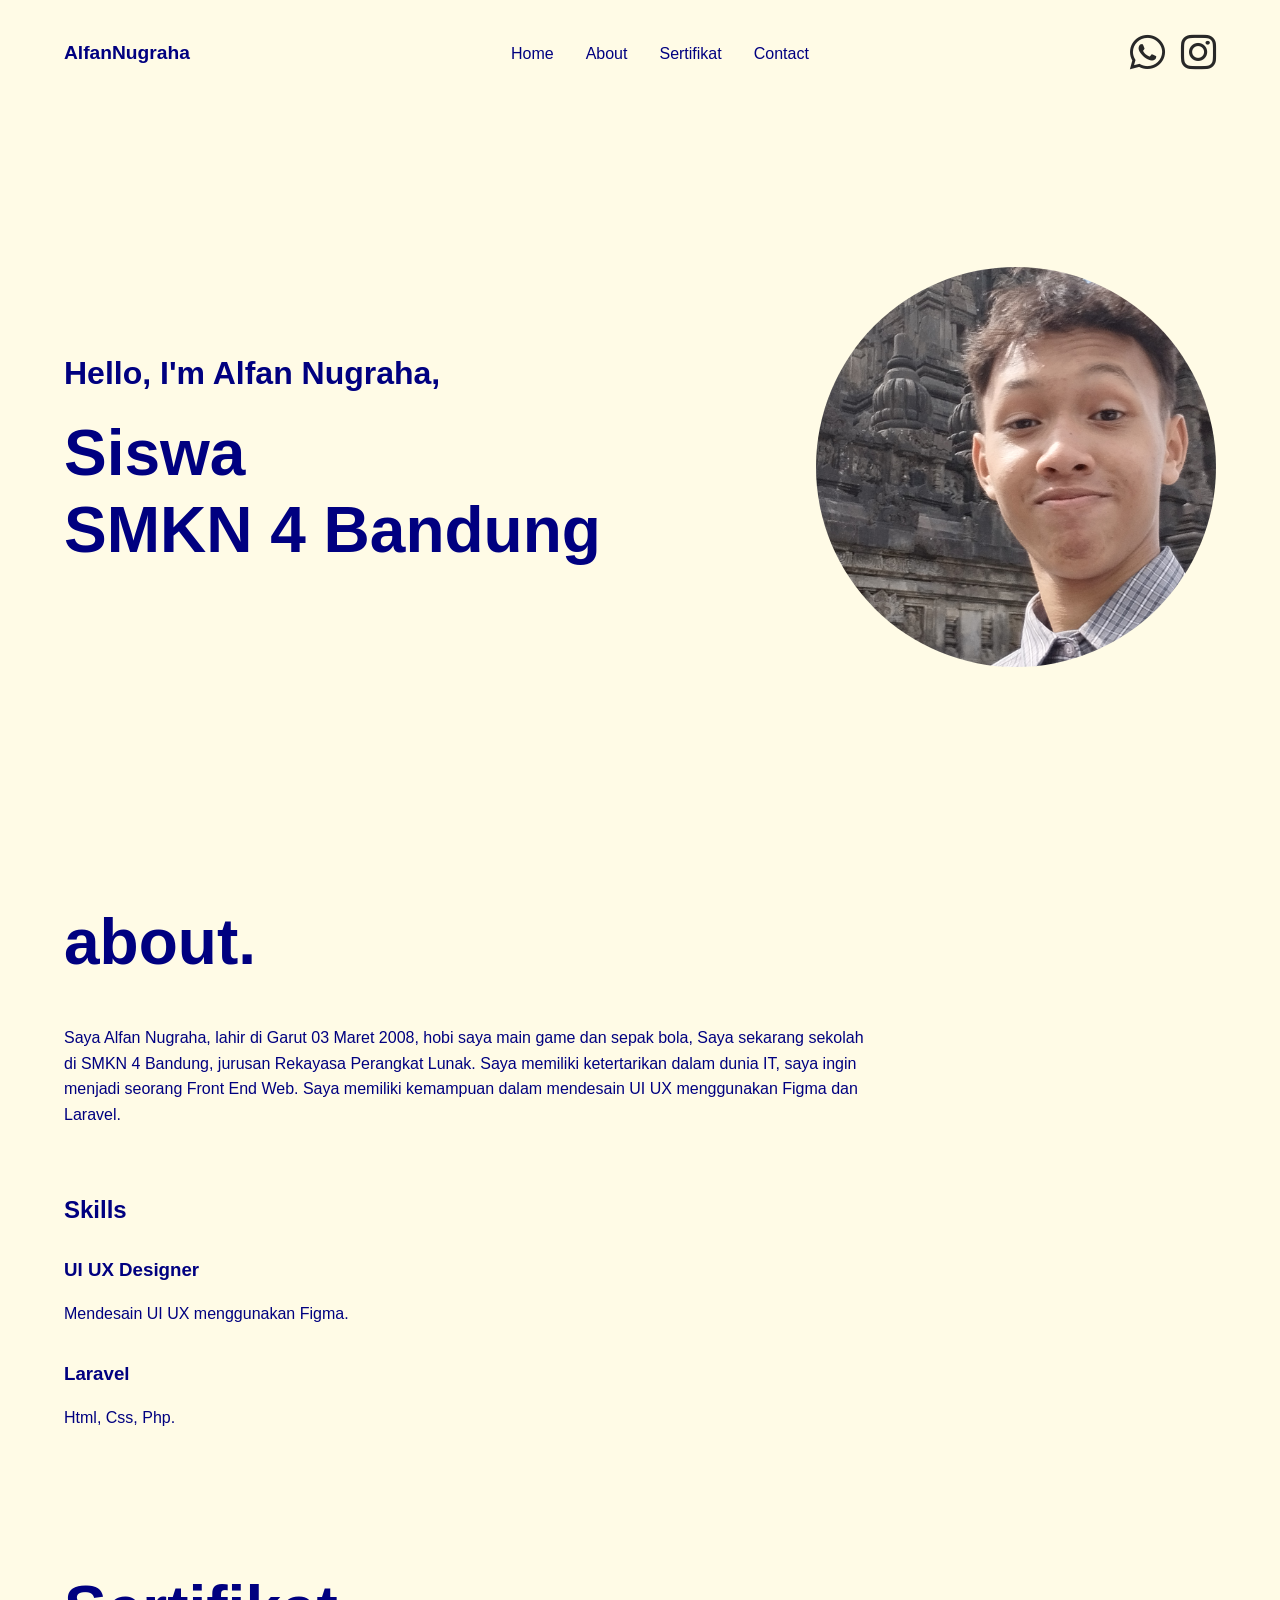
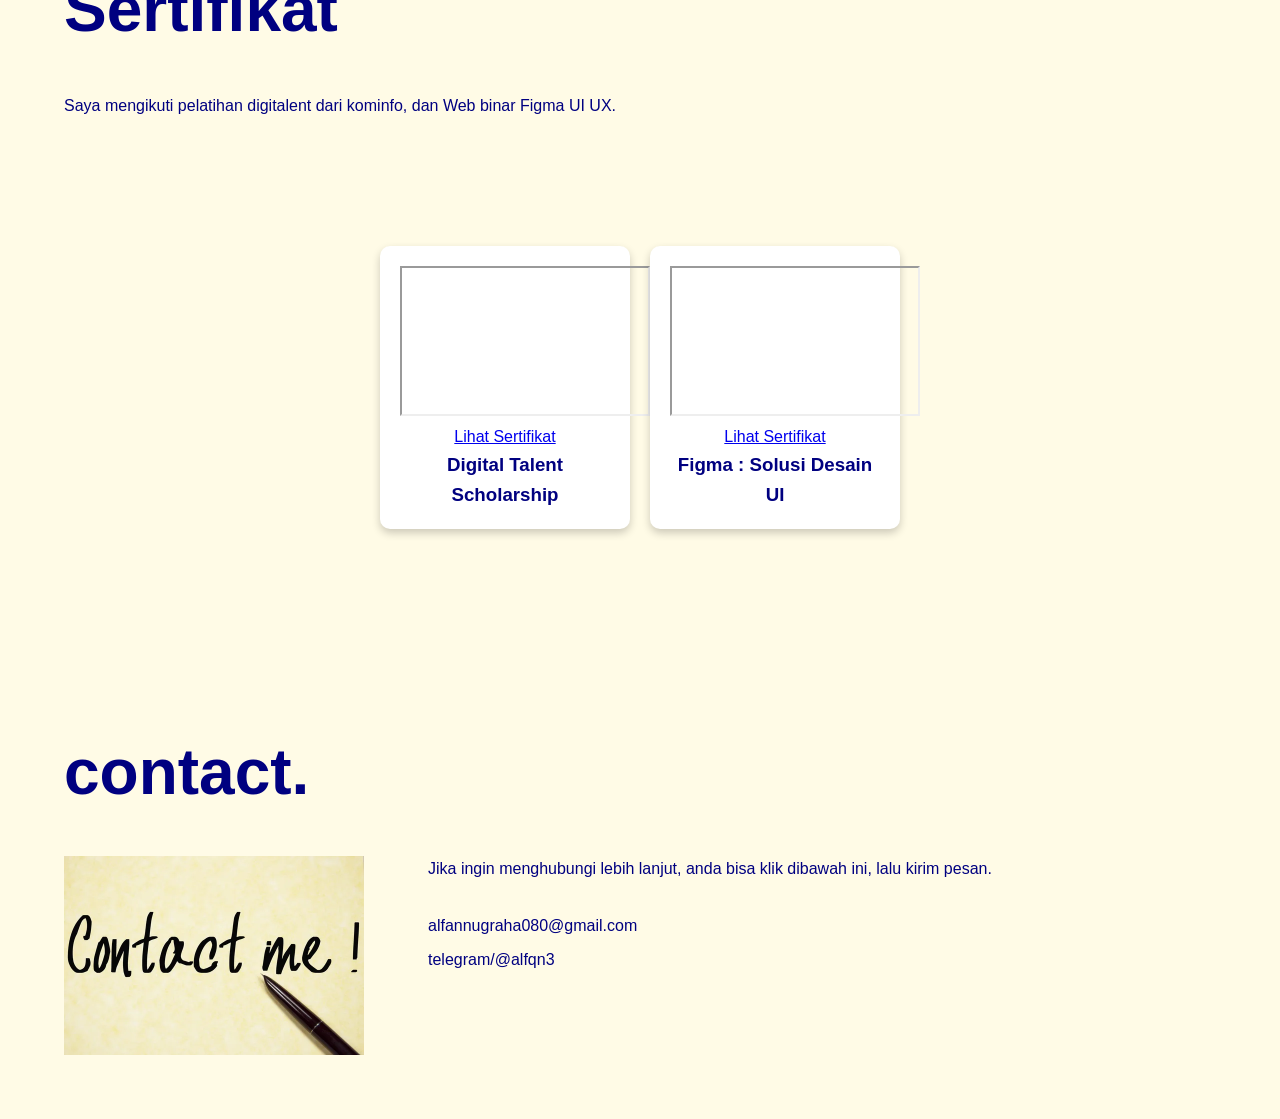
==== index.html @ d9aac754 "Update index.html" ====
<!DOCTYPE html>
<html lang="en">
<head>
    <meta charset="UTF-8">
    <meta name="viewport" content="width=device-width, initial-scale=1.0">
    <link rel="stylesheet" href="https://cdnjs.cloudflare.com/ajax/libs/font-awesome/6.7.2/css/all.min.css" integrity="sha512-Evv84Mr4kqVGRNSgIGL/F/aIDqQb7xQ2vcrdIwxfjThSH8CSR7PBEakCr51Ck+w+/U6swU2Im1vVX0SVk9ABhg==" crossorigin="anonymous" referrerpolicy="no-referrer" />
    <title>Alfan Nugraha - Portofolio</title>
    <link rel="stylesheet" href="styles.css">
</head>
<body>
    <nav class="navvv">
        <div class="logo">AlfanNugraha</div>
        <div class="menu">
            <a href="#home">Home</a>
            <a href="#about">About</a>
            <a href="#sertifikat">Sertifikat</a>
            <a href="#contact">Contact</a>
        </div>
        <div class="social">
            <a href="https://Wa.me/+6281368815156" class="social-icon"><i class="fa-brands fa-whatsapp"></i></a>
            <a href="https://www.instagram.com/alfannugraha0303/" class="social-icon"><i class="fa-brands fa-instagram"></i></a>
        </div>
    </nav>

    <section id="home">
        <div class="hero-content">
            <h1>Hello, I'm Alfan Nugraha,</h1>
            <h2>Siswa<br>SMKN 4 Bandung</h2>
        </div>
        <div class="hero-image">
            <img src="IMG_20240112_091634.jpg" alt="AlfanNugraha">
            <div class="decorative-elements"></div>
        </div>
    </section>

    <section id="about">
        <h2 class="section-title">about.</h2>
        <p class="section-intro">Saya Alfan Nugraha, lahir di Garut 03 Maret 2008, hobi saya main game dan sepak bola, Saya sekarang sekolah di SMKN 4 Bandung, jurusan Rekayasa Perangkat Lunak.
            Saya memiliki ketertarikan dalam dunia IT, saya ingin menjadi seorang Front End Web. Saya memiliki kemampuan dalam mendesain UI UX menggunakan Figma dan Laravel.
        </p>

        <h2>Skills</h2>
        <br>

        <div class="timeline">
            <div class="timeline-item">
                <h3>UI UX Designer</h3>
                <p>Mendesain UI UX menggunakan Figma.</p>
            </div>
            <div class="timeline-item">
                <h3>Laravel</h3>
                <p>Html, Css, Php.</p>
            </div>
        </div>
    </section>

    <section id="sertifikat">
        <h2 class="section-title">Sertifikat</h2>
        <p class="section-intro">Saya mengikuti pelatihan digitalent dari kominfo, dan Web binar Figma UI UX.</p>
        
        <div class="case-studies">
            <section id="certificates" class="section black">
                <div class="card-container">
                    <div class="card">
                        <iframe src="Sertifikat_ALFAN NUGRAHA_Data Analytics untuk Siswa SMA_Sederajat.pdf" width="250" height="150"></iframe>    
                        <a href="Sertifikat_ALFAN NUGRAHA_Data Analytics untuk Siswa SMA_Sederajat.pdf" target="_blank">Lihat Sertifikat</a>     
                        <h3>Digital Talent Scholarship</h3>
                    </div>
                    <div class="card">
                        <iframe src="Alfan Nugraha.pdf" width="250" height="150"></iframe>    
                        <a href="Alfan Nugraha.pdf" target="_blank">Lihat Sertifikat</a>  
                        <h3>Figma : Solusi Desain UI</h3>
                    </div>
                </div>
                </div>
            </section>
        </div>
    </section>

    <section id="contact">
        <h2 class="section-title">contact.</h2>
        <div class="contact-content">
            <img src="kontak_me.jpg" alt="Contact">
            <div class="contact-info">
                <p>Jika ingin menghubungi lebih lanjut, anda bisa klik dibawah ini, lalu kirim pesan.</p>
                <div class="contact-links">
                    <a href="mailto:alfannugraha080@gmail.com">alfannugraha080@gmail.com</a>
                    <a href="https://t.me/alfqn3">telegram/@alfqn3</a>
                </div>
            </div>
        </div>
    </section>
    <button id="scrollTopBtn" onclick="scrollToTop()">↑</button>
    <script>
        window.onscroll = function() {
    let btn = document.getElementById("scrollTopBtn");
    if (document.body.scrollTop > 300 || document.documentElement.scrollTop > 300) {
        btn.style.display = "block";
    } else {
        btn.style.display = "none";
    }
};

function scrollToTop() {
    window.scrollTo({ top: 0, behavior: 'smooth' });
}
    </script>
</body>
</html>
---- styles.css ----
* {
    margin: 0;
    padding: 0;
    box-sizing: border-box;
}

body {
    font-family: Arial, sans-serif;
    background-color: #FFFBE6;
    color: #000080;
    line-height: 1.6;
}

nav {
    display: flex;
    justify-content: space-between;
    align-items: center;
    padding: 2rem 4rem;

}

.logo {
    font-weight: bold;
    font-size: 1.2rem;
}

.menu {
    display: flex;
    gap: 2rem;
}

.menu a {
    text-decoration: none;
    color: #000080;
}

.social {
    display: flex;
    gap: 1rem;
}

.social-icon {
    text-decoration: none;
    color: #000080;
}

#home {
    display: flex;
    justify-content: space-between;
    align-items: center;
    padding: 4rem;
    min-height: 80vh;
}

.hero-content h1 {
    font-size: 2rem;
    margin-bottom: 1rem;
}

.hero-content h2 {
    font-size: 4rem;
    line-height: 1.2;
    margin-bottom: 1rem;
}

.resume-btn {
    margin-top: 2rem;
    padding: 0.8rem 2rem;
    background-color: transparent;
    border: 2px solid #000080;
    color: #000080;
    cursor: pointer;
    font-size: 1rem;
}

.hero-image {
    position: relative;
    width: 400px;
    height: 400px;
}

.hero-image img {
    width: 100%;
    height: 100%;
    object-fit: cover;
    border-radius: 50%;
}

.section-title {
    font-size: 4rem;
    margin-bottom: 2rem;
}

section {
    padding: 4rem;
}

.black {
    padding: 4rem;
    text-align: center;
}

.section-intro {
    max-width: 800px;
    margin-bottom: 4rem;
}

.timeline {
    display: flex;
    flex-direction: column;
    gap: 2rem;
}

.timeline-item {
    max-width: 800px;
}

.timeline-item h3 {
    margin-bottom: 1rem;
    color: #000080;
}

.case-studies {
    display: grid;
    grid-template-columns: repeat(auto-fit, minmax(300px, 1fr));
    gap: 2rem;
    margin-top: 2rem;
}

.case-study img {
    width: 100%;
    height: 250px;
    object-fit: cover;
    margin-bottom: 1rem;
}

.case-study .date {
    font-size: 0.9rem;
    margin-bottom: 0.5rem;
}

.case-study h3 {
    margin-bottom: 1rem;
}

.contact-content {
    display: grid;
    grid-template-columns: 300px 1fr;
    gap: 4rem;
    align-items: start;
}

.contact-content img {
    width: 100%;
    height: auto;
}

.contact-links {
    display: flex;
    flex-direction: column;
    gap: 0.5rem;
    margin-top: 2rem;
}

.contact-links a {
    color: #000080;
    text-decoration: none;
}

@media (max-width: 768px) {
    nav {
        padding: 1rem;
        flex-direction: column;
        gap: 1rem;
    }

    #home {
        flex-direction: column;
        text-align: center;
        padding: 2rem;
    }

    .hero-image {
        width: 300px;
        height: 300px;
        margin-top: 2rem;
    }

    section {
        padding: 2rem;
    }

    .contact-content {
        grid-template-columns: 1fr;
    }

    .section-title {
        font-size: 3rem;
    }
}
  .fa-whatsapp {
    font-size: 40px;
    color: #282828;
  }
  .fa-instagram {
    font-size: 40px;
    color: #282828;
}
.card-container {
  display: flex;
  justify-content: center;
  gap: 20px;
  flex-wrap: wrap;
}

.card {
  background: white;
  border-radius: 10px;
  box-shadow: 0px 4px 8px rgba(0, 0, 0, 0.2);
  padding: 20px;
  width: 250px;
  text-align: center;
}

.card img {
  width: 100%;
  height: 150px;
  object-fit: cover;
  border-radius: 5px;
}
body {
  height: 2000px; /* Agar ada cukup konten untuk bisa di-scroll */
  font-family: Arial, sans-serif;
}
#scrollTopBtn { 
  position: fixed;
  bottom: 20px;
  right: 20px;
  background-color: #007bff;
  color: white;
  border: none;
  padding: 10px 15px;
  border-radius: 5px;
  cursor: pointer;
  font-size: 16px;
}
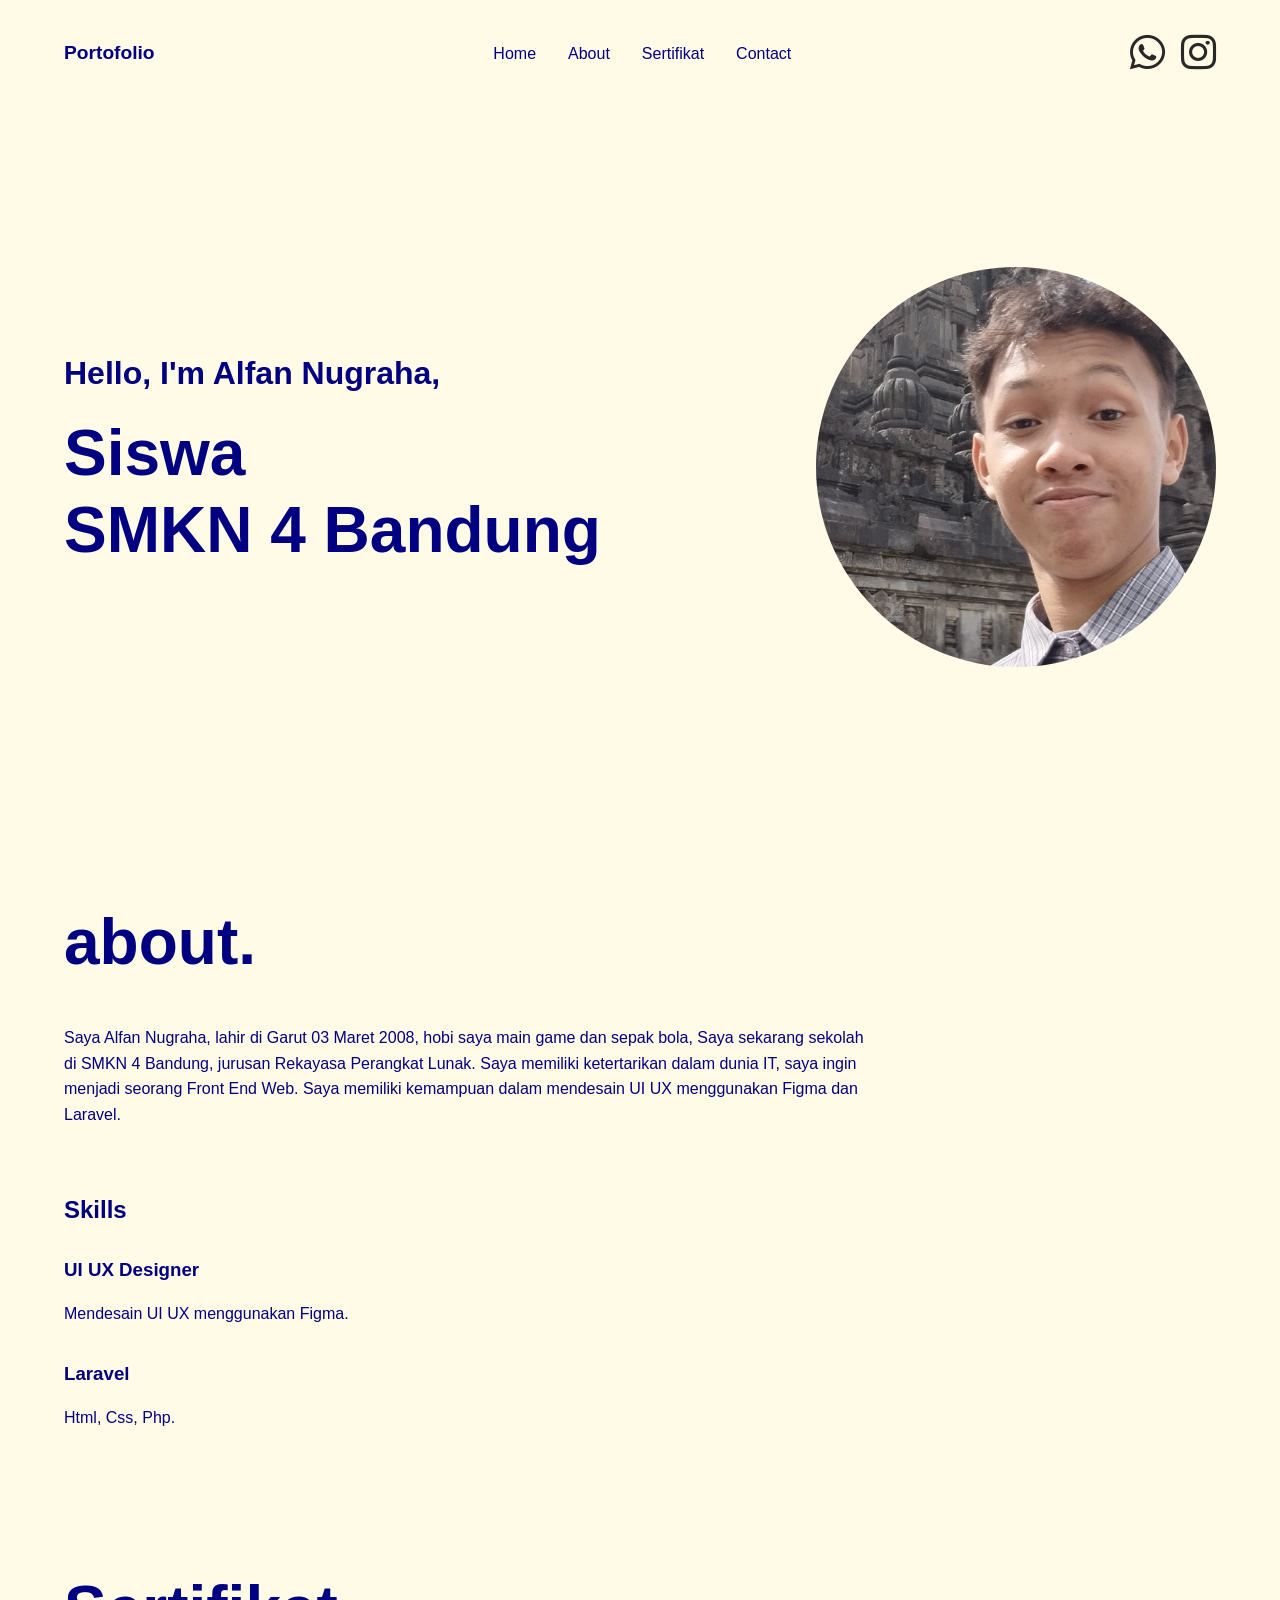
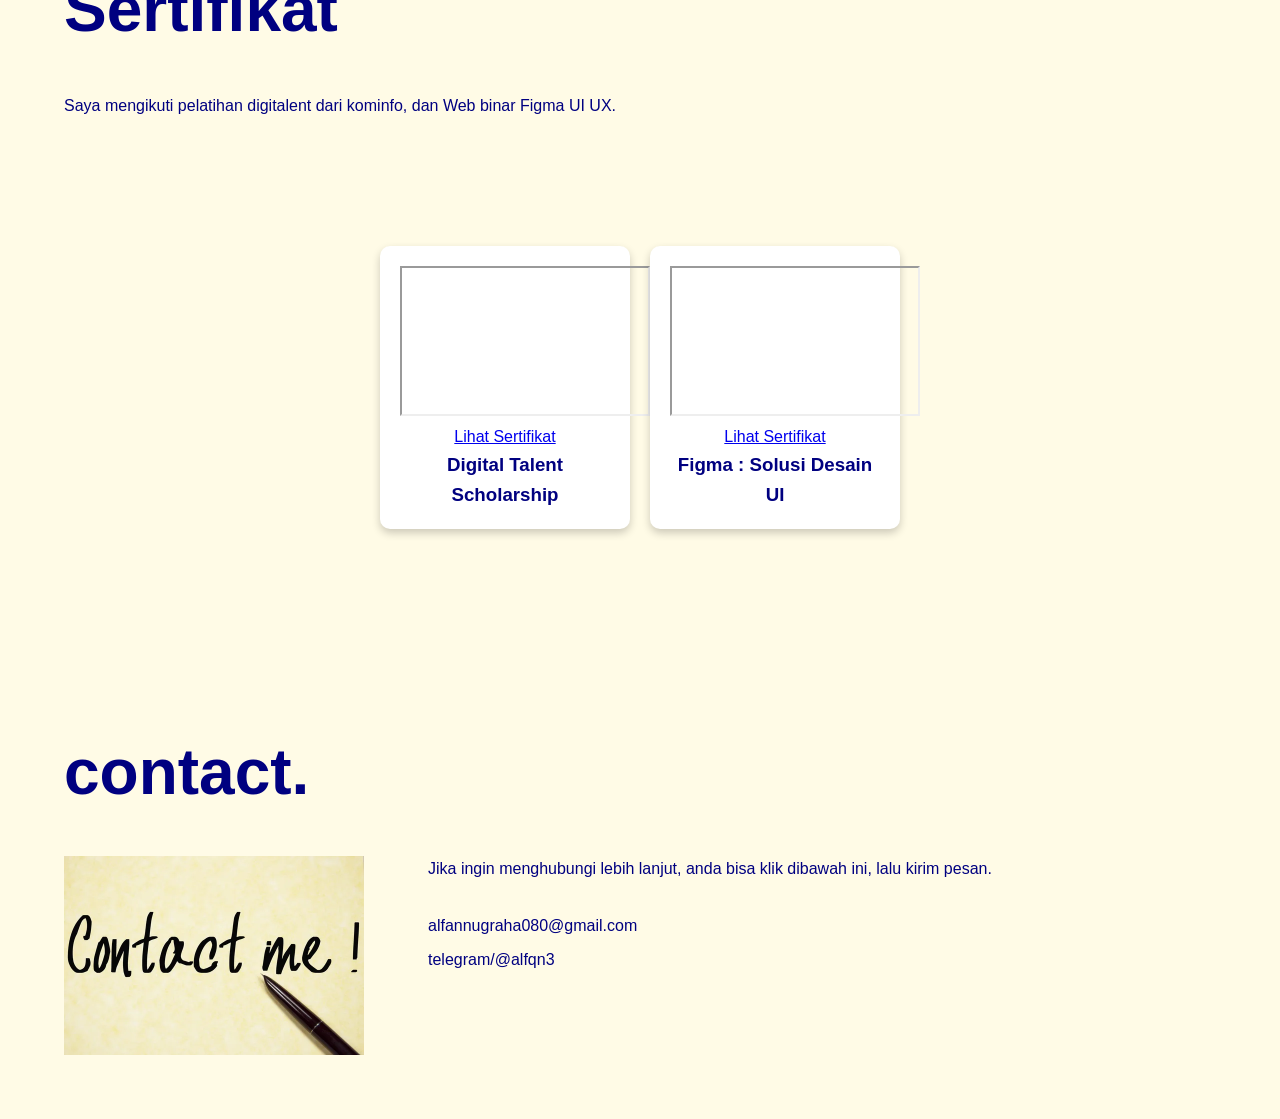
==== commit 09f833a6: "Update index.html" ====
--- a/index.html
+++ b/index.html
@@ -4,12 +4,13 @@
     <meta charset="UTF-8">
     <meta name="viewport" content="width=device-width, initial-scale=1.0">
     <link rel="stylesheet" href="https://cdnjs.cloudflare.com/ajax/libs/font-awesome/6.7.2/css/all.min.css" integrity="sha512-Evv84Mr4kqVGRNSgIGL/F/aIDqQb7xQ2vcrdIwxfjThSH8CSR7PBEakCr51Ck+w+/U6swU2Im1vVX0SVk9ABhg==" crossorigin="anonymous" referrerpolicy="no-referrer" />
+    <link rel="icon" href="smkn4.png">
     <title>Alfan Nugraha - Portofolio</title>
     <link rel="stylesheet" href="styles.css">
 </head>
 <body>
     <nav class="navvv">
-        <div class="logo">AlfanNugraha</div>
+        <div class="logo">Portofolio</div>
         <div class="menu">
             <a href="#home">Home</a>
             <a href="#about">About</a>
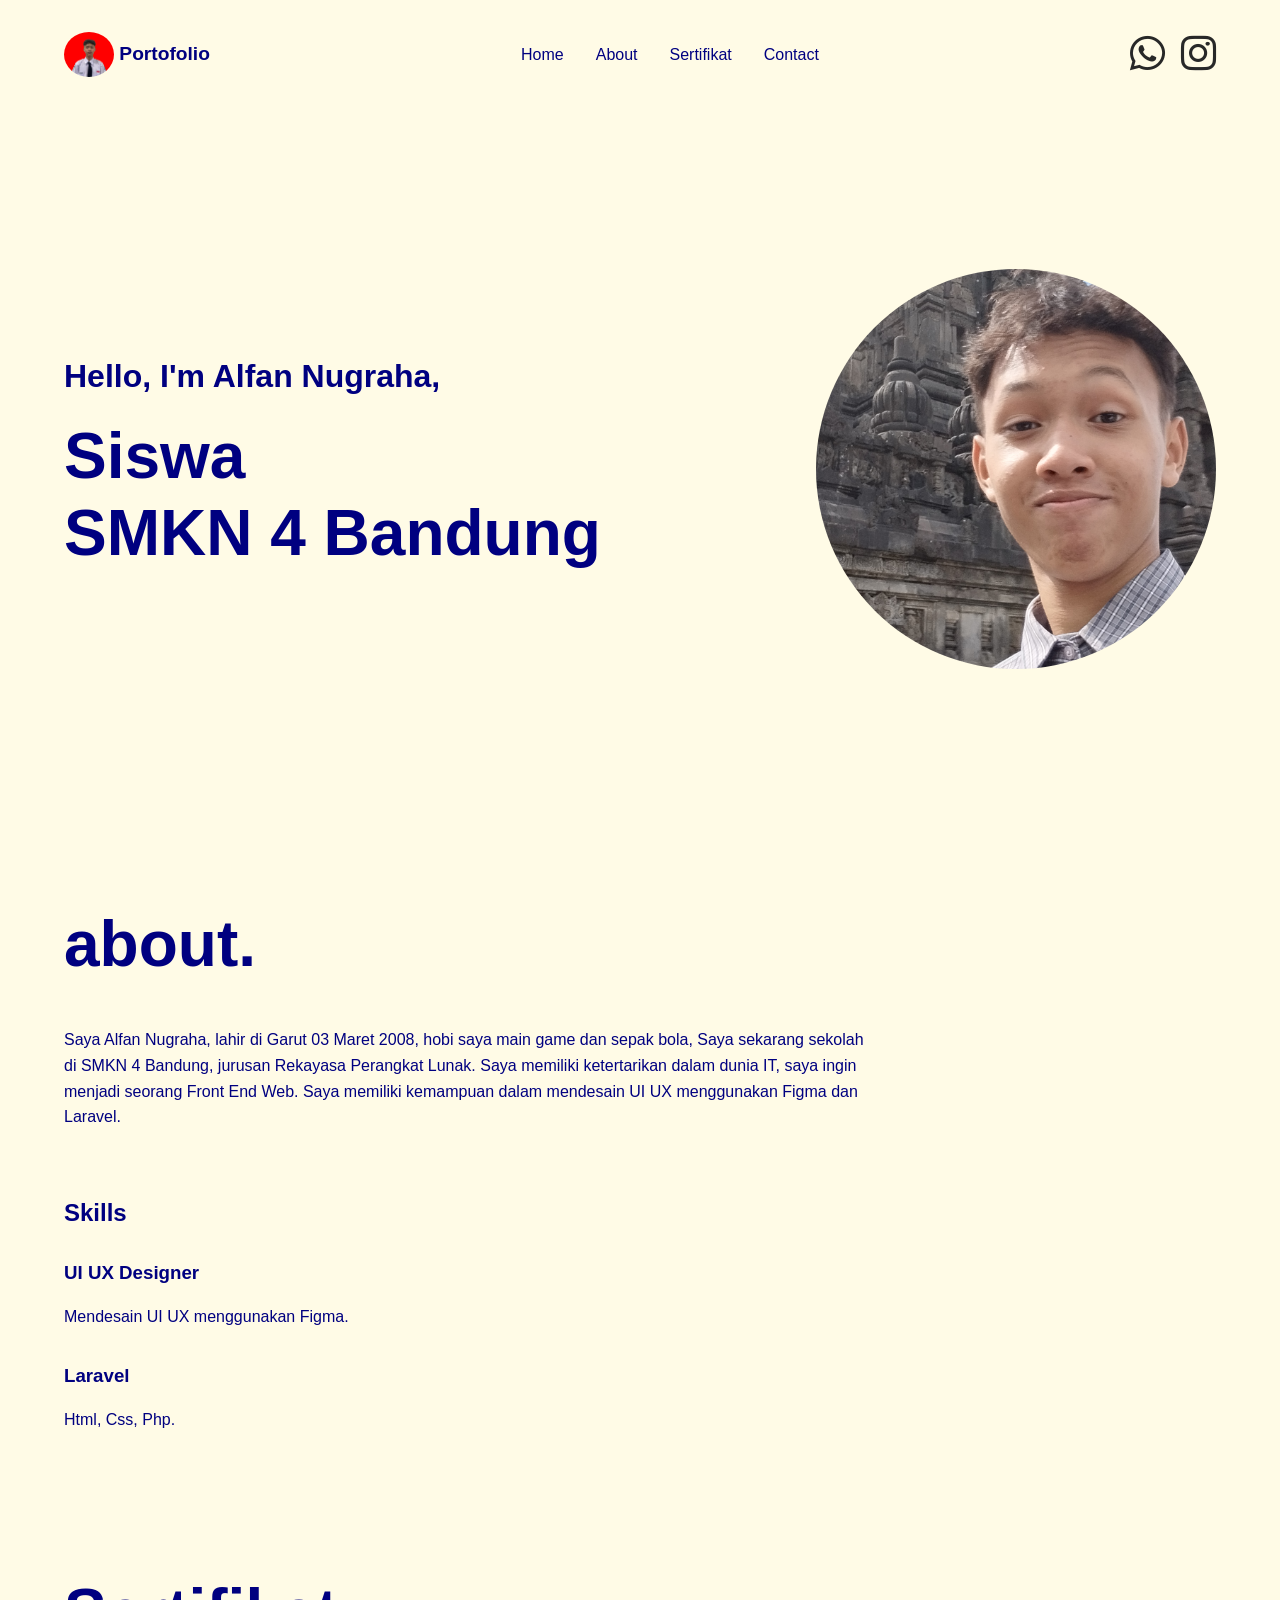
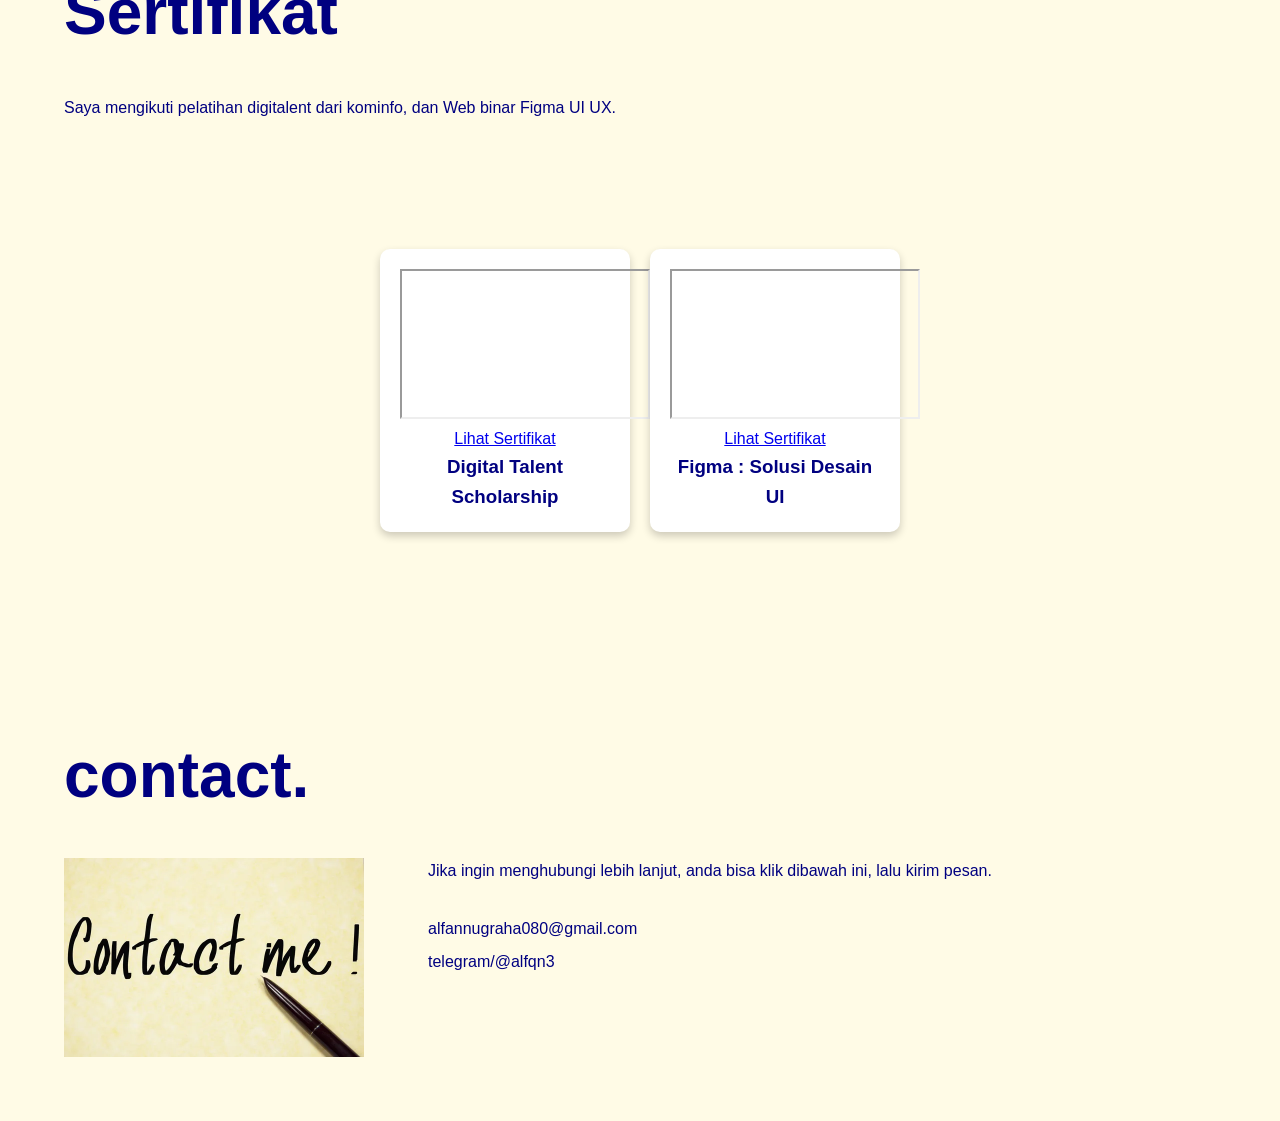
==== commit 4e83b971: "Update index.html" ====
--- a/index.html
+++ b/index.html
@@ -10,7 +10,7 @@
 </head>
 <body>
     <nav class="navvv">
-        <div class="logo">Portofolio</div>
+        <div class="logo"><img src="foto_cv-removebg-preview.png" alt="logo" width="50px" align="center" class="alfan">    Portofolio</div>
         <div class="menu">
             <a href="#home">Home</a>
             <a href="#about">About</a>
--- a/styles.css
+++ b/styles.css
@@ -243,4 +243,9 @@
   border-radius: 5px;
   cursor: pointer;
   font-size: 16px;
-}+}
+.alfan {
+    height: 45px;
+    border-radius: 50%;
+    object-fit: cover;
+}
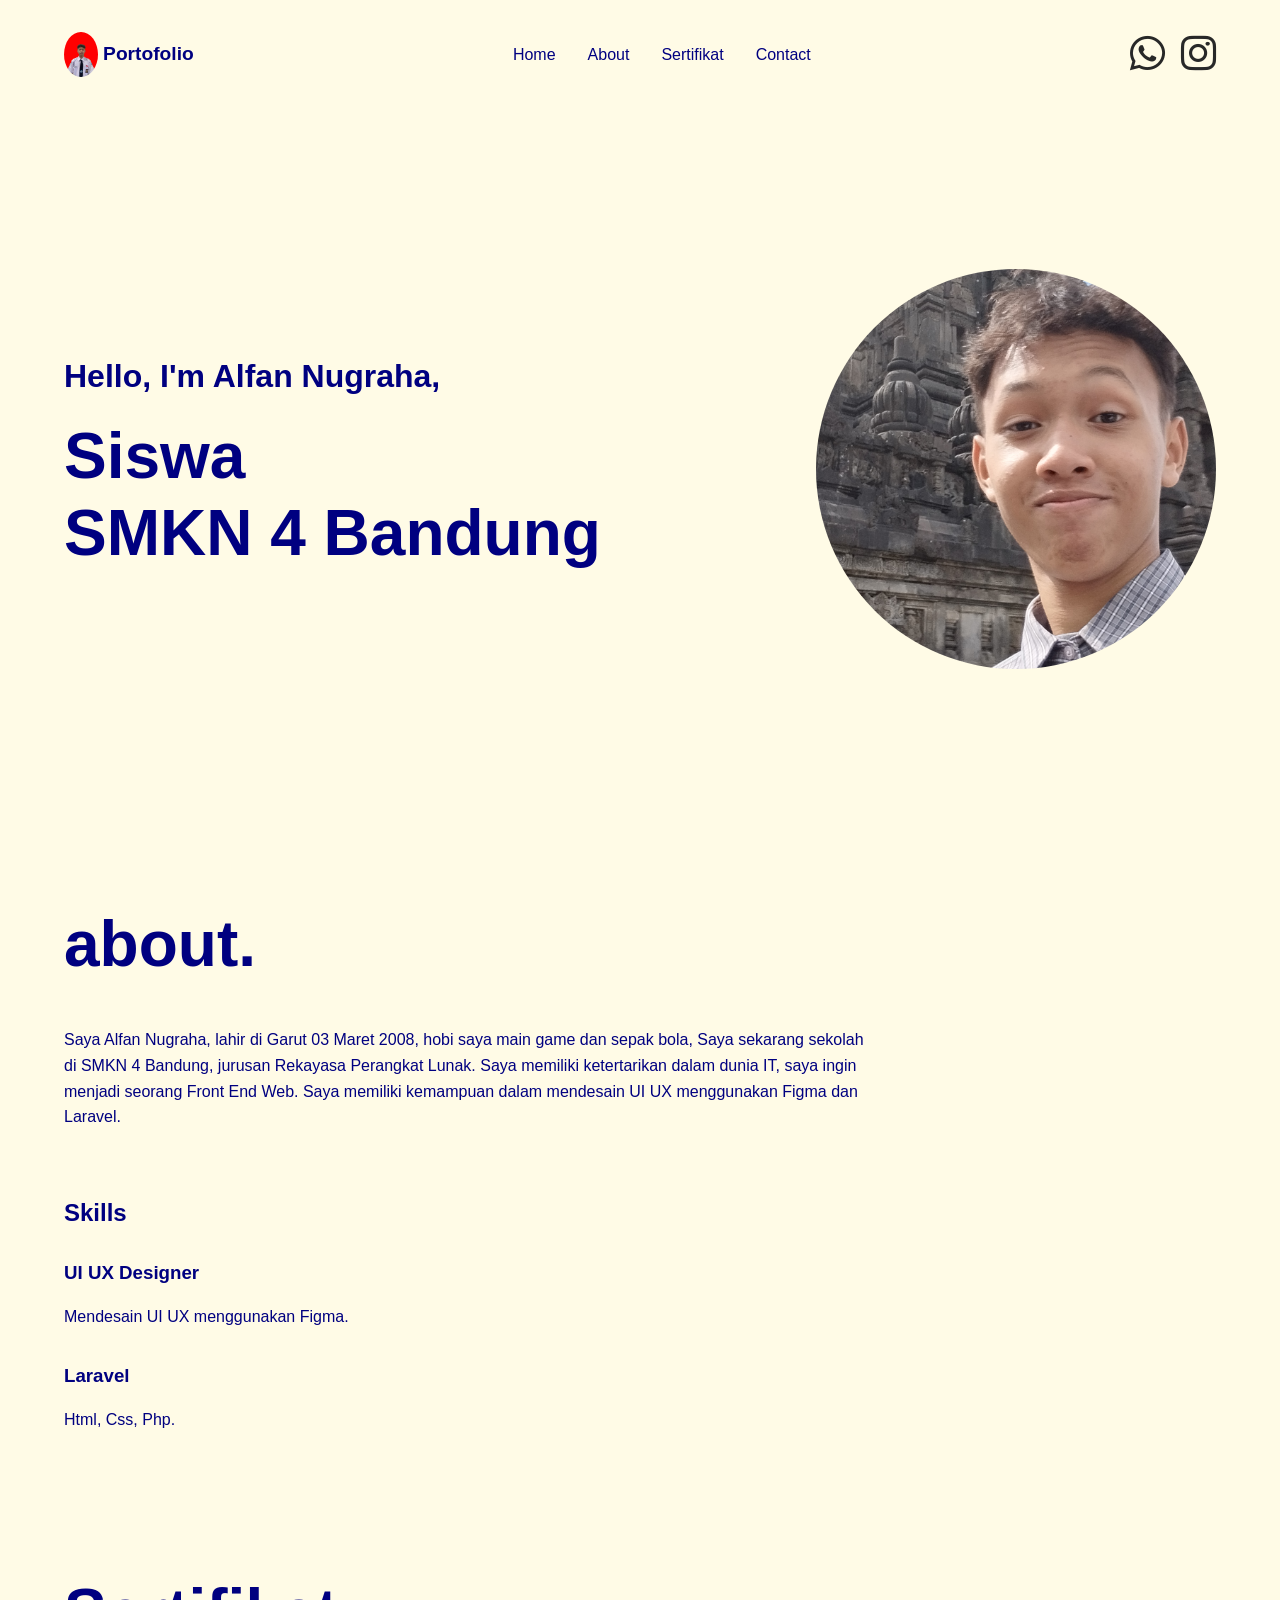
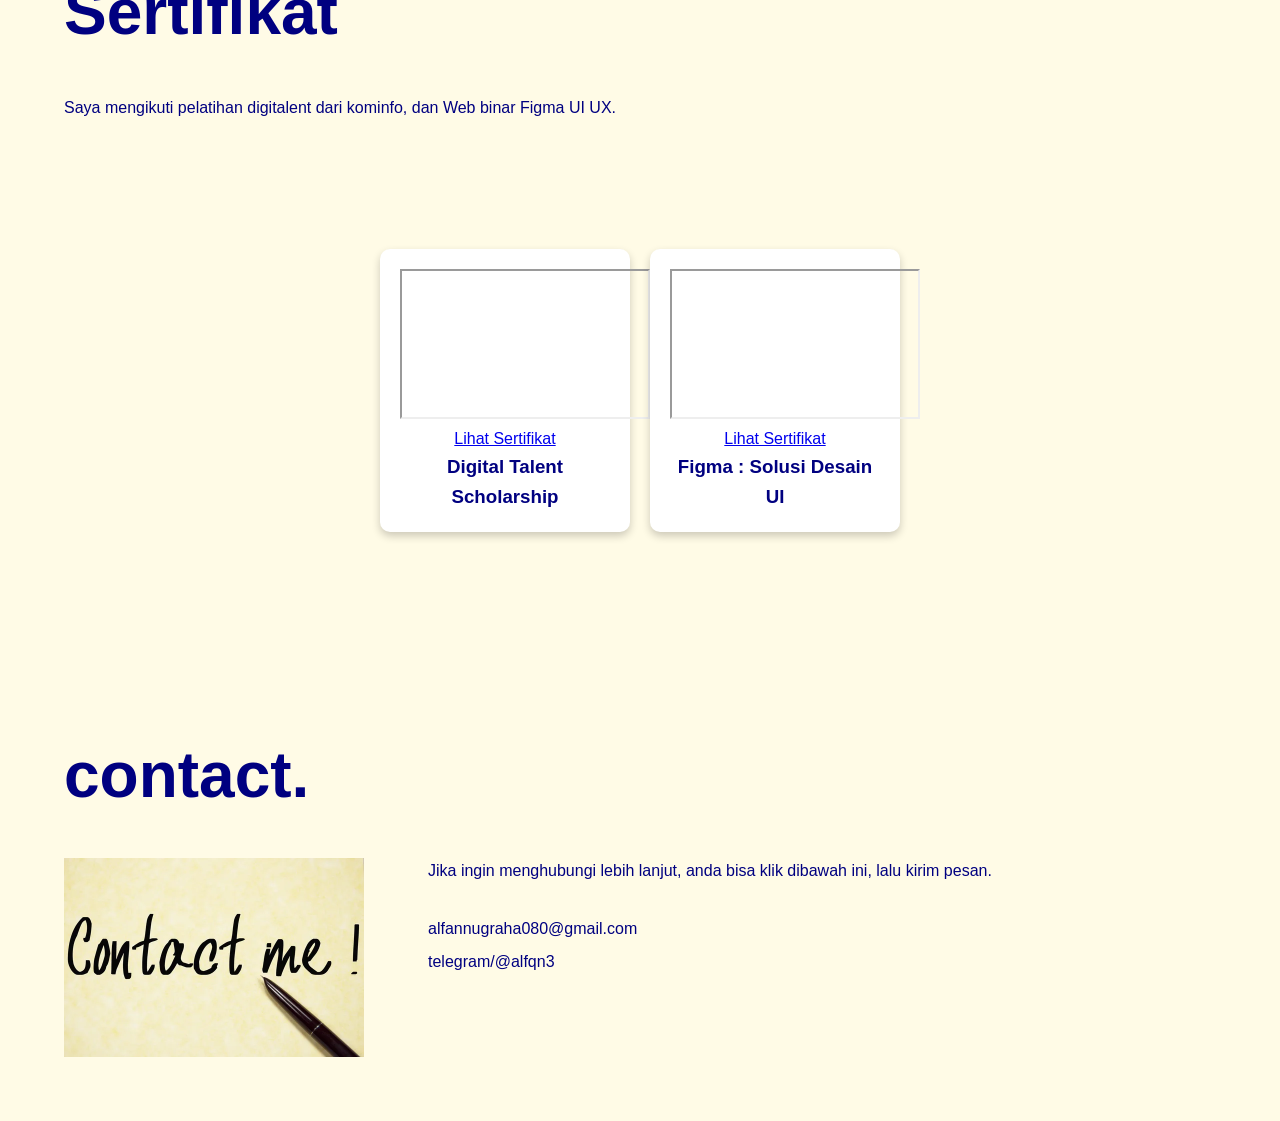
==== commit a7a836e0: "Update index.html" ====
--- a/index.html
+++ b/index.html
@@ -10,7 +10,7 @@
 </head>
 <body>
     <nav class="navvv">
-        <div class="logo"><img src="foto_cv-removebg-preview.png" alt="logo" width="50px" align="center" class="alfan">    Portofolio</div>
+        <div class="logo"><img src="foto_cv-removebg-preview.png" alt="logo" align="center" class="alfan">    Portofolio</div>
         <div class="menu">
             <a href="#home">Home</a>
             <a href="#about">About</a>
--- a/styles.css
+++ b/styles.css
@@ -244,6 +244,7 @@
   cursor: pointer;
   font-size: 16px;
 }
+
 .alfan {
     height: 45px;
     border-radius: 50%;
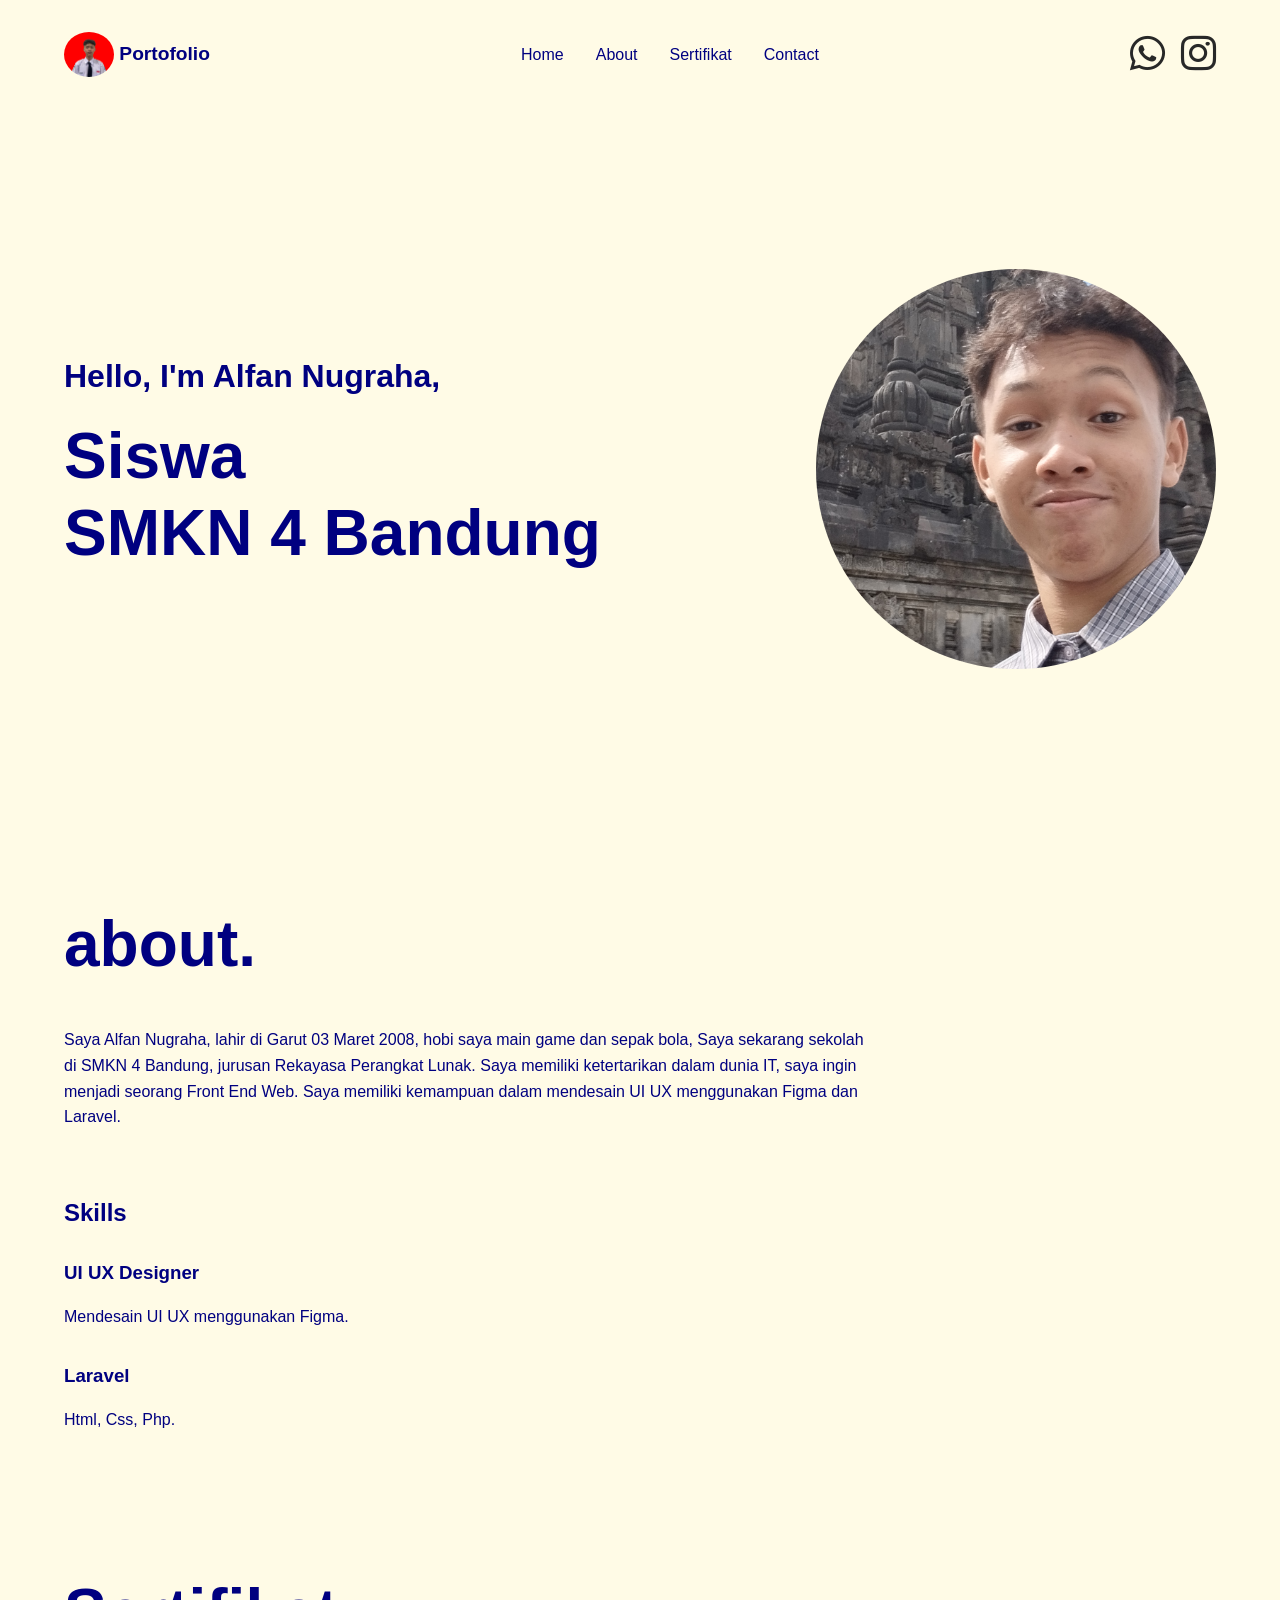
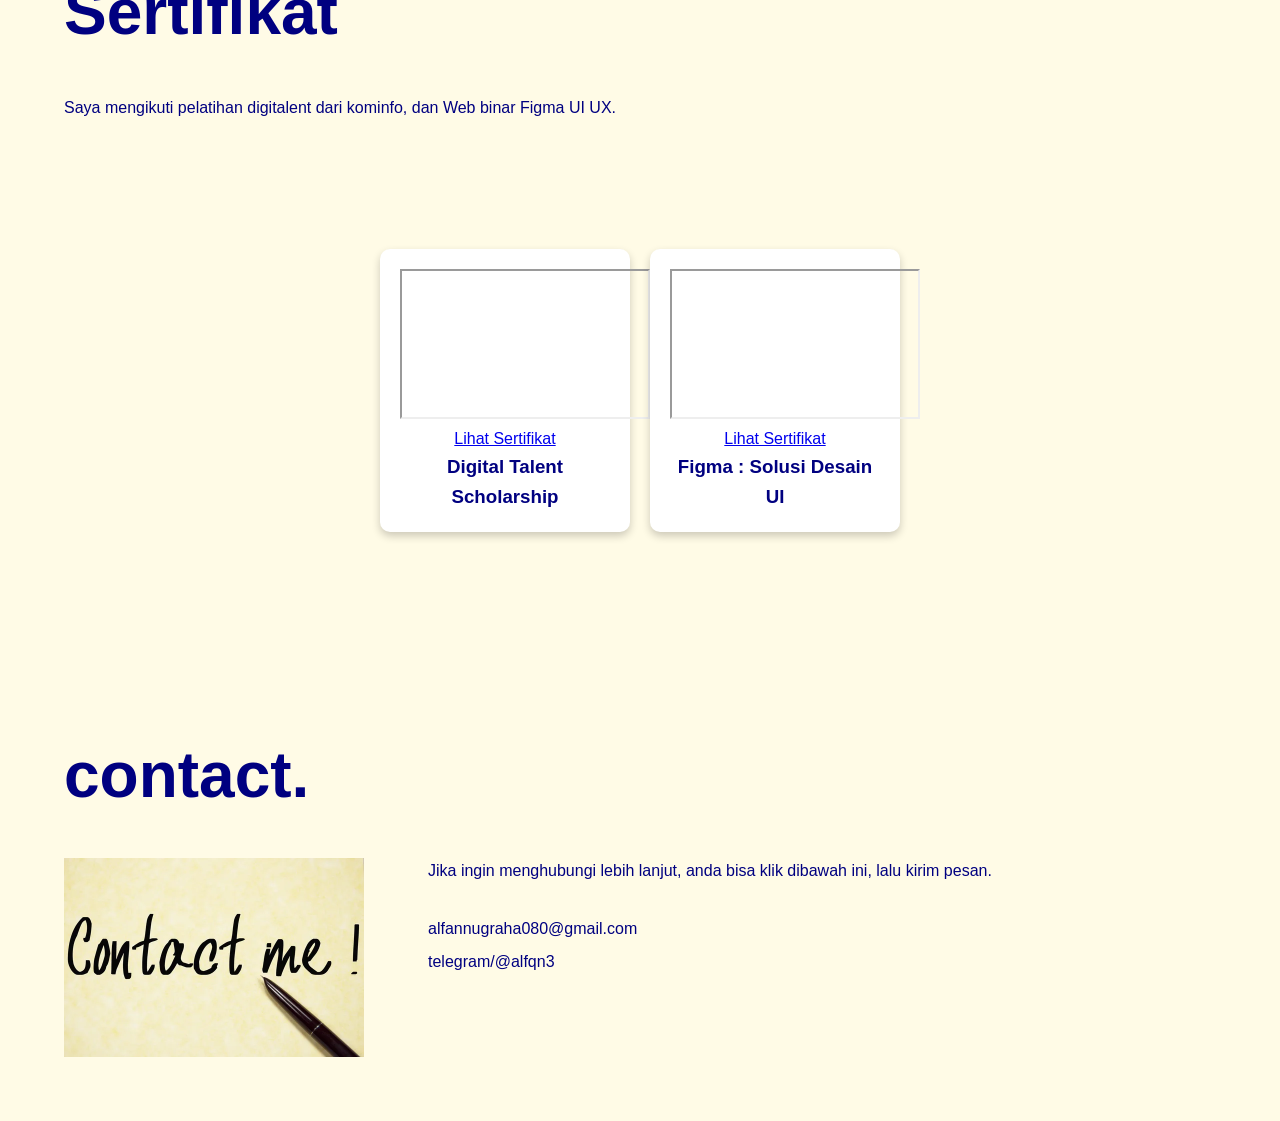
==== commit fbf9a58e: "Update index.html" ====
--- a/index.html
+++ b/index.html
@@ -10,7 +10,7 @@
 </head>
 <body>
     <nav class="navvv">
-        <div class="logo"><img src="foto_cv-removebg-preview.png" alt="logo" align="center" class="alfan">    Portofolio</div>
+        <div class="logo"><img src="foto_cv-removebg-preview.png" alt="logo" width="50px" align="center" class="alfan">    Portofolio</div>
         <div class="menu">
             <a href="#home">Home</a>
             <a href="#about">About</a>
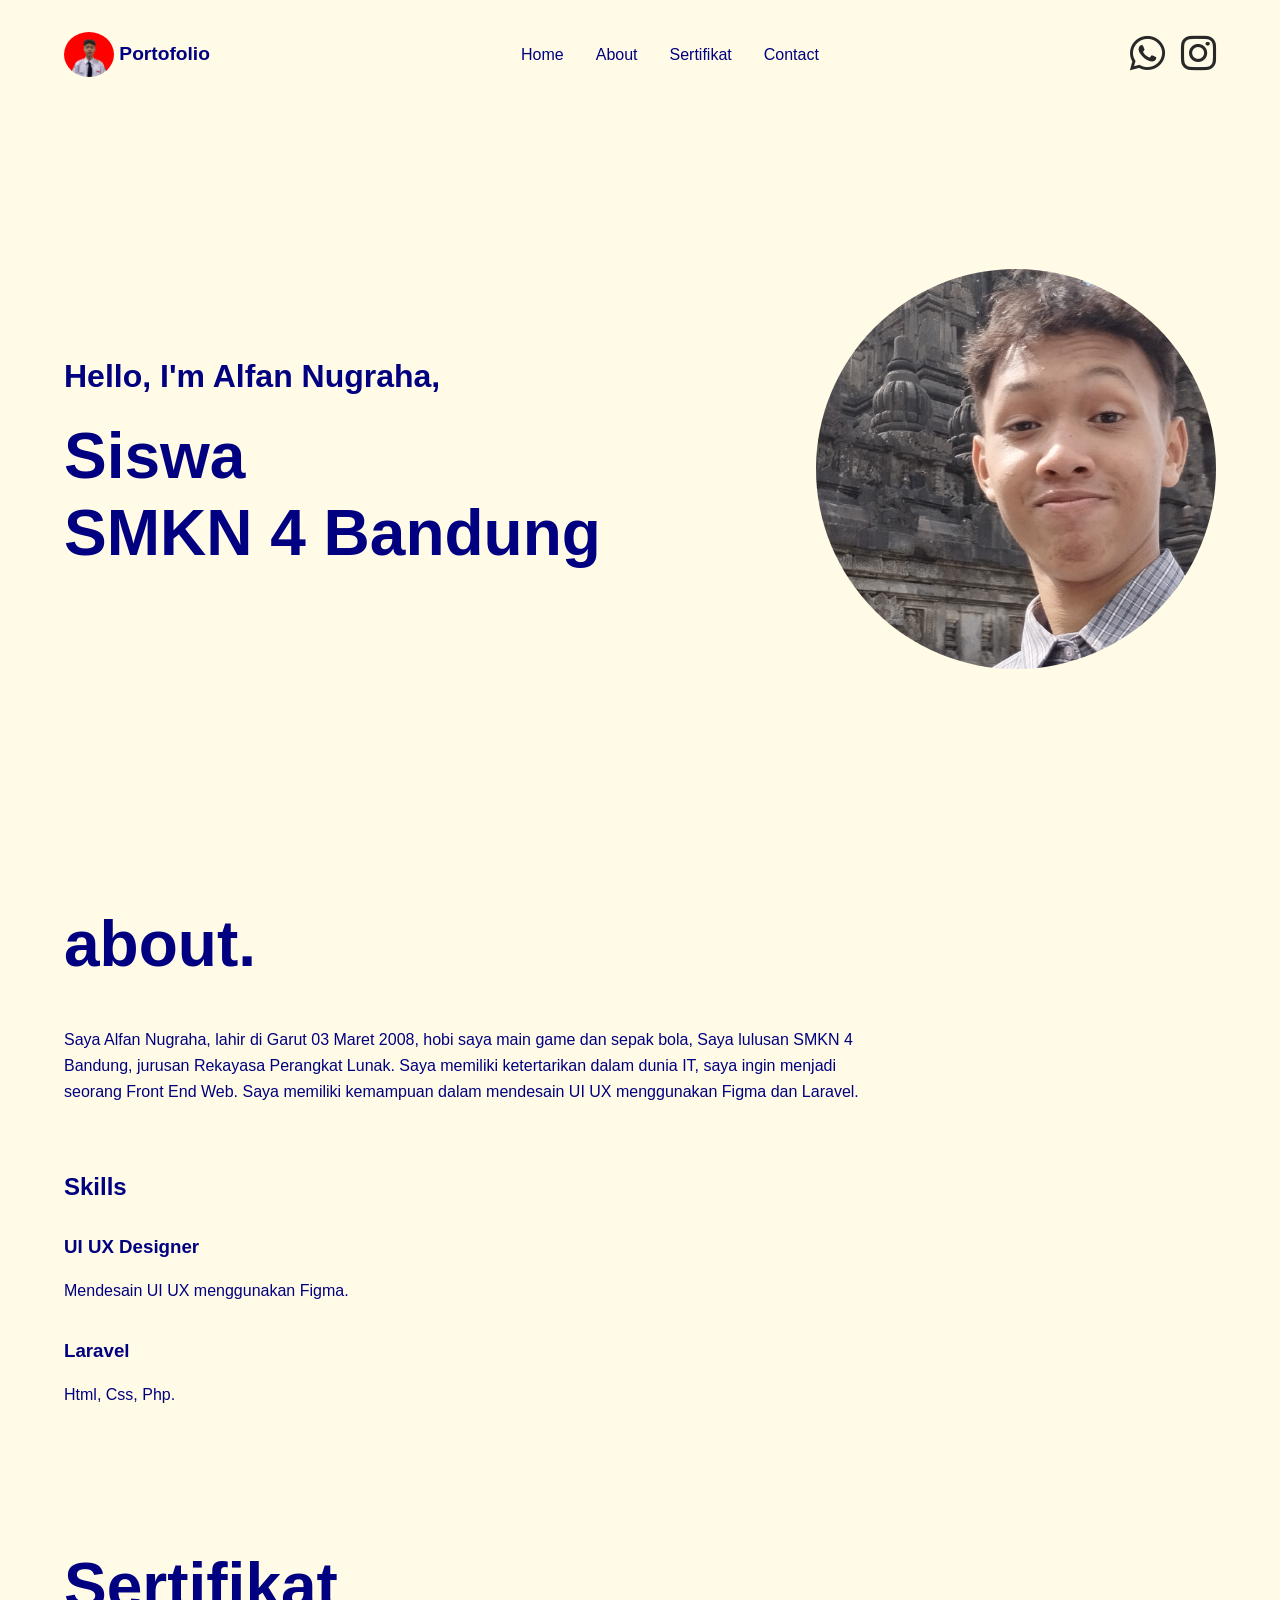
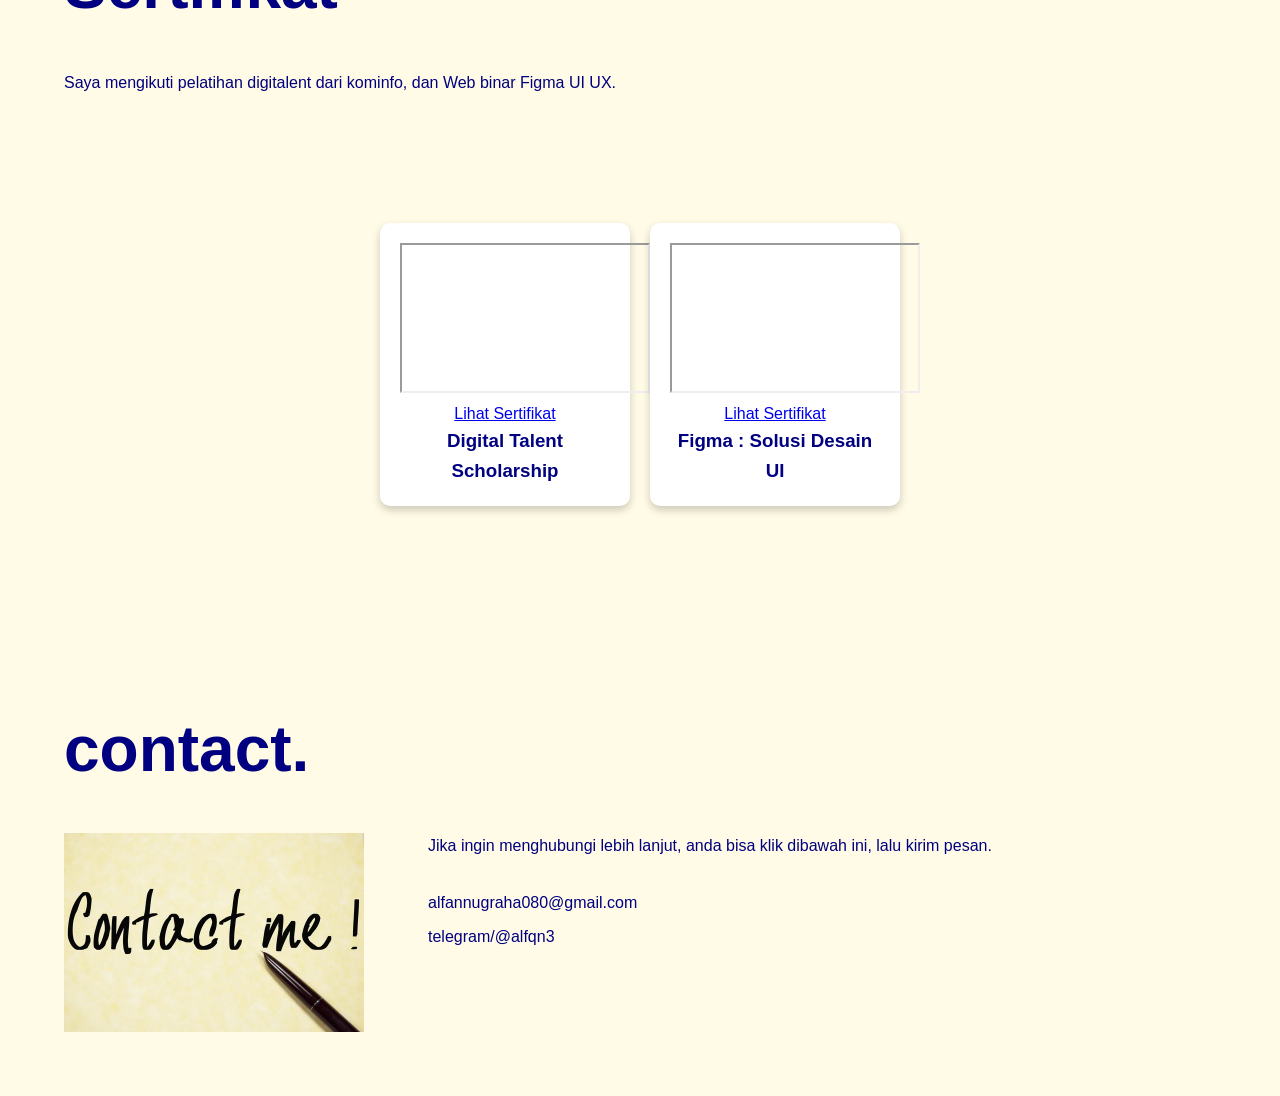
==== commit af3fcb9e: "ganti sesudah 19:50" ====
--- a/index.html
+++ b/index.html
@@ -36,7 +36,7 @@
 
     <section id="about">
         <h2 class="section-title">about.</h2>
-        <p class="section-intro">Saya Alfan Nugraha, lahir di Garut 03 Maret 2008, hobi saya main game dan sepak bola, Saya sekarang sekolah di SMKN 4 Bandung, jurusan Rekayasa Perangkat Lunak.
+        <p class="section-intro">Saya Alfan Nugraha, lahir di Garut 03 Maret 2008, hobi saya main game dan sepak bola, Saya lulusan SMKN 4 Bandung, jurusan Rekayasa Perangkat Lunak.
             Saya memiliki ketertarikan dalam dunia IT, saya ingin menjadi seorang Front End Web. Saya memiliki kemampuan dalam mendesain UI UX menggunakan Figma dan Laravel.
         </p>
 
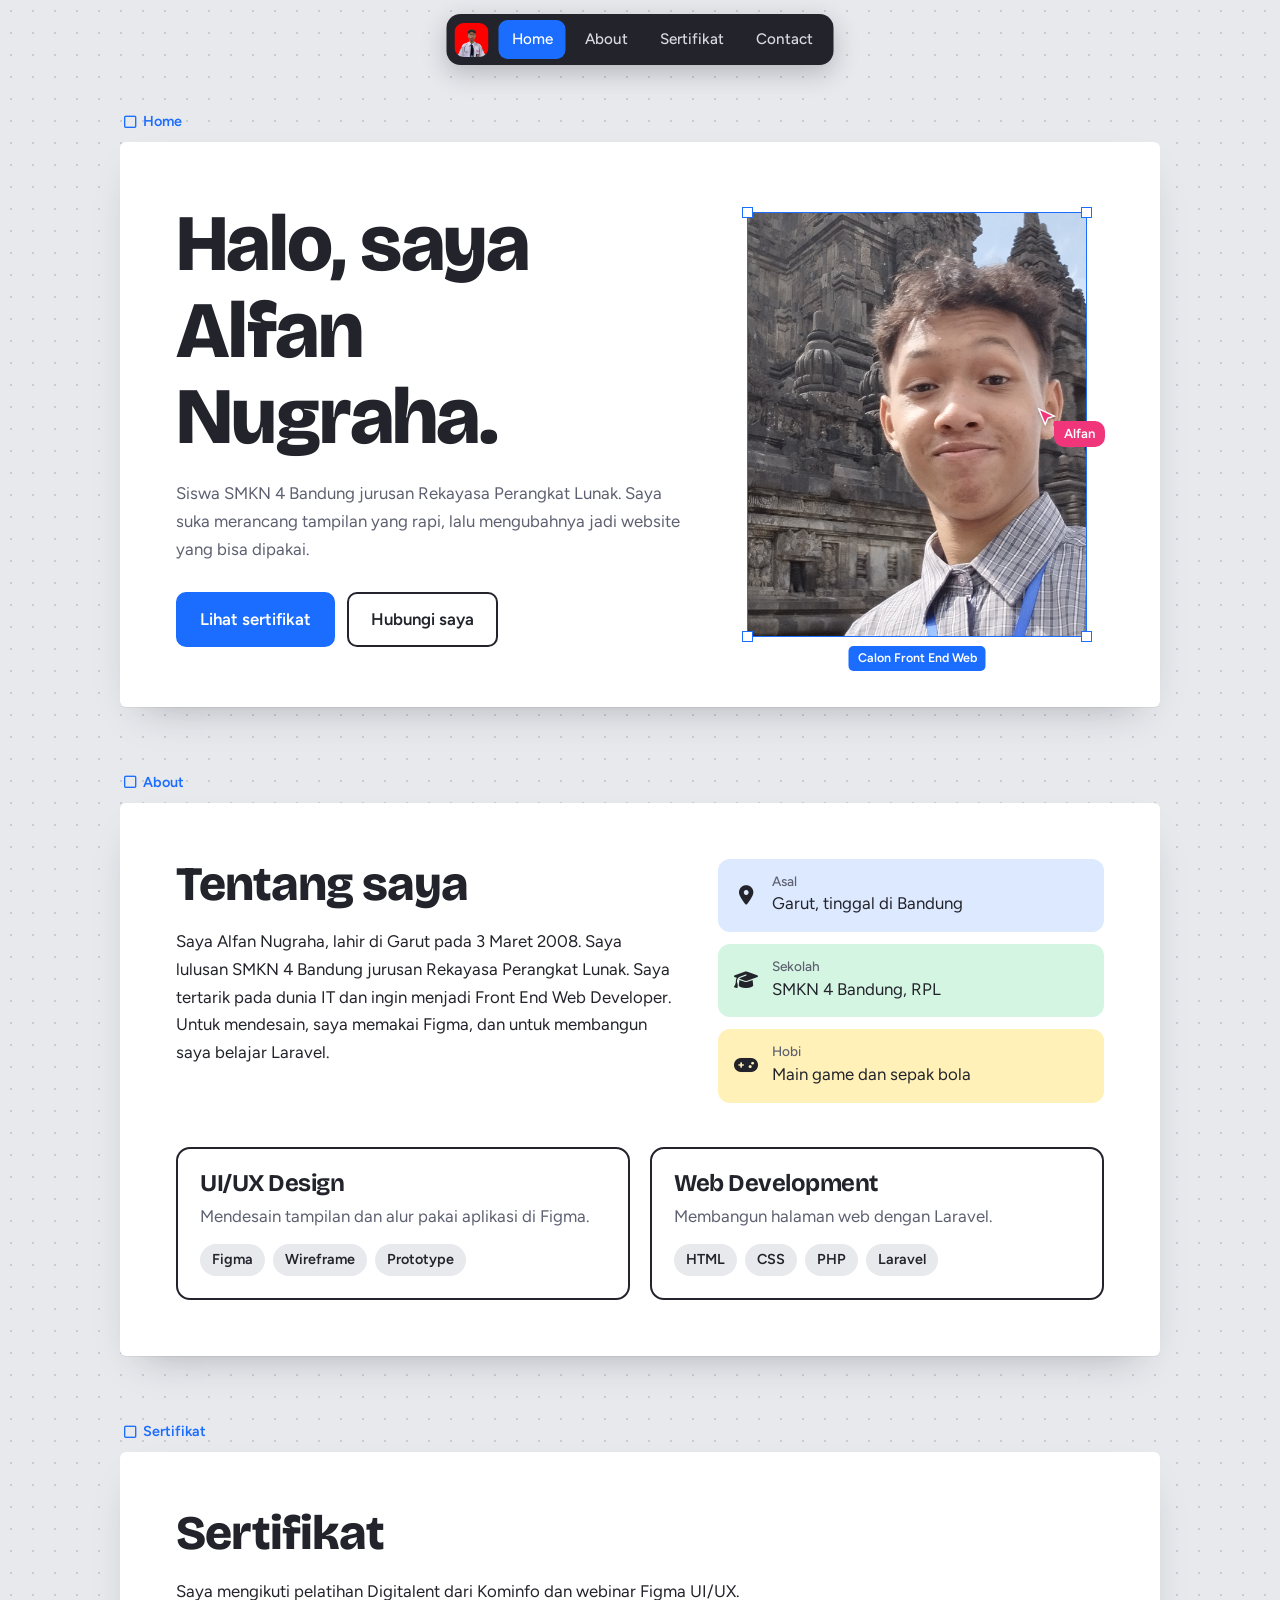
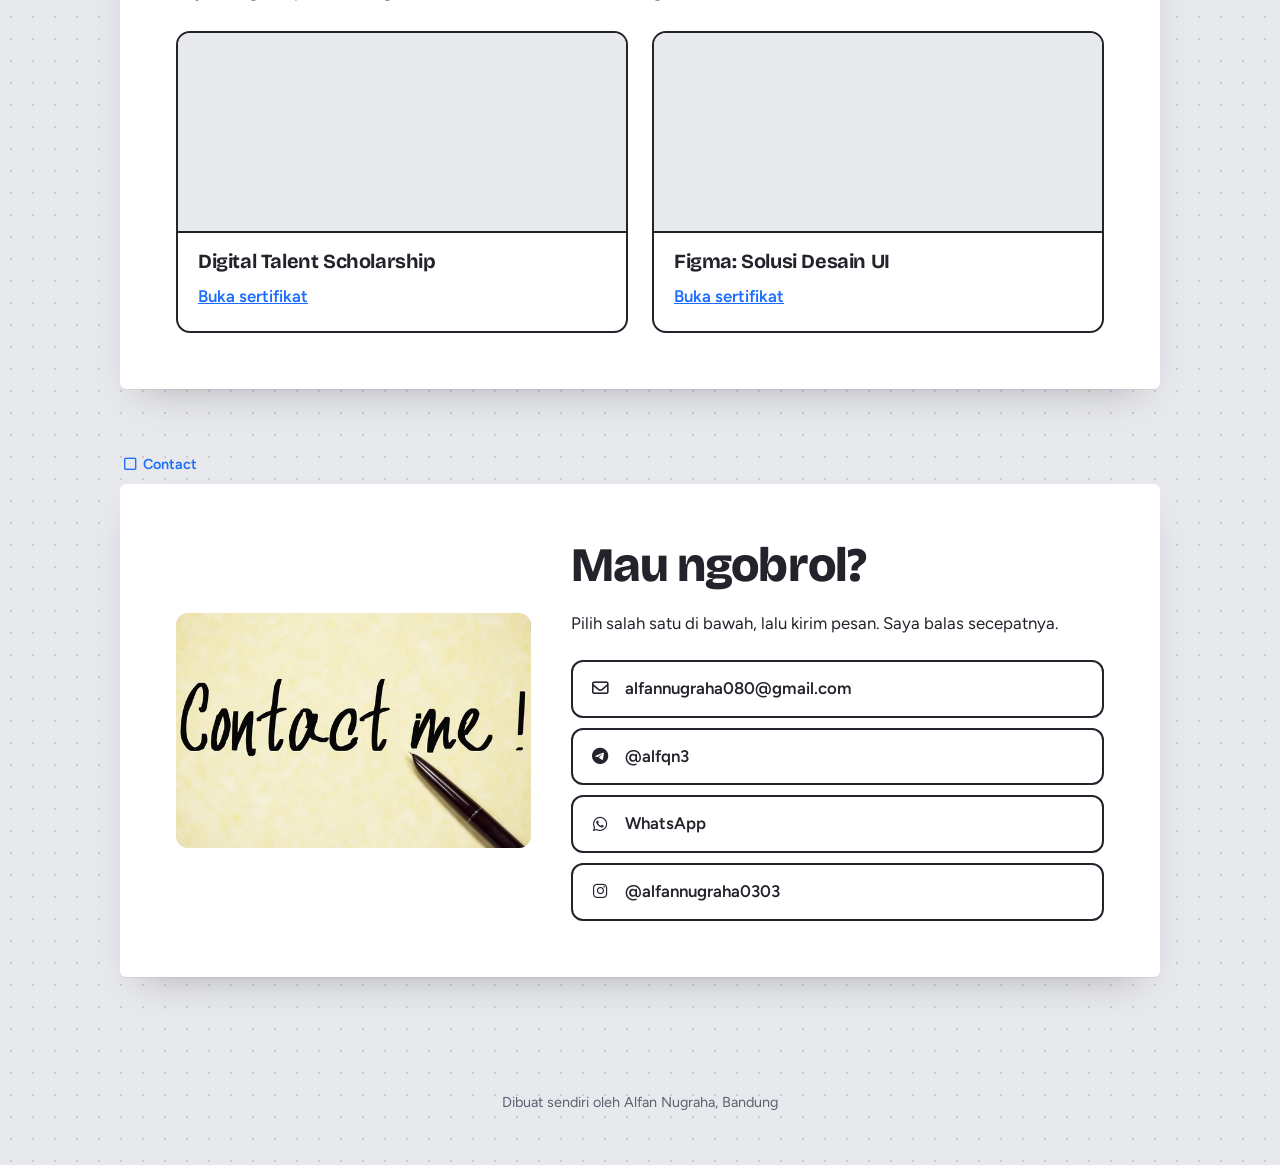
==== commit d9eac0cd: "tes juga" ====
--- a/index.html
+++ b/index.html
@@ -1,110 +1,235 @@
-<!DOCTYPE html>
-<html lang="en">
-<head>
-    <meta charset="UTF-8">
-    <meta name="viewport" content="width=device-width, initial-scale=1.0">
-    <link rel="stylesheet" href="https://cdnjs.cloudflare.com/ajax/libs/font-awesome/6.7.2/css/all.min.css" integrity="sha512-Evv84Mr4kqVGRNSgIGL/F/aIDqQb7xQ2vcrdIwxfjThSH8CSR7PBEakCr51Ck+w+/U6swU2Im1vVX0SVk9ABhg==" crossorigin="anonymous" referrerpolicy="no-referrer" />
-    <link rel="icon" href="smkn4.png">
-    <title>Alfan Nugraha - Portofolio</title>
-    <link rel="stylesheet" href="styles.css">
-</head>
-<body>
-    <nav class="navvv">
-        <div class="logo"><img src="foto_cv-removebg-preview.png" alt="logo" width="50px" align="center" class="alfan">    Portofolio</div>
-        <div class="menu">
-            <a href="#home">Home</a>
-            <a href="#about">About</a>
-            <a href="#sertifikat">Sertifikat</a>
-            <a href="#contact">Contact</a>
-        </div>
-        <div class="social">
-            <a href="https://Wa.me/+6281368815156" class="social-icon"><i class="fa-brands fa-whatsapp"></i></a>
-            <a href="https://www.instagram.com/alfannugraha0303/" class="social-icon"><i class="fa-brands fa-instagram"></i></a>
-        </div>
-    </nav>
-
-    <section id="home">
-        <div class="hero-content">
-            <h1>Hello, I'm Alfan Nugraha,</h1>
-            <h2>Siswa<br>SMKN 4 Bandung</h2>
-        </div>
-        <div class="hero-image">
-            <img src="IMG_20240112_091634.jpg" alt="AlfanNugraha">
-            <div class="decorative-elements"></div>
-        </div>
-    </section>
-
-    <section id="about">
-        <h2 class="section-title">about.</h2>
-        <p class="section-intro">Saya Alfan Nugraha, lahir di Garut 03 Maret 2008, hobi saya main game dan sepak bola, Saya lulusan SMKN 4 Bandung, jurusan Rekayasa Perangkat Lunak.
-            Saya memiliki ketertarikan dalam dunia IT, saya ingin menjadi seorang Front End Web. Saya memiliki kemampuan dalam mendesain UI UX menggunakan Figma dan Laravel.
-        </p>
-
-        <h2>Skills</h2>
-        <br>
-
-        <div class="timeline">
-            <div class="timeline-item">
-                <h3>UI UX Designer</h3>
-                <p>Mendesain UI UX menggunakan Figma.</p>
-            </div>
-            <div class="timeline-item">
-                <h3>Laravel</h3>
-                <p>Html, Css, Php.</p>
-            </div>
-        </div>
-    </section>
-
-    <section id="sertifikat">
-        <h2 class="section-title">Sertifikat</h2>
-        <p class="section-intro">Saya mengikuti pelatihan digitalent dari kominfo, dan Web binar Figma UI UX.</p>
-        
-        <div class="case-studies">
-            <section id="certificates" class="section black">
-                <div class="card-container">
-                    <div class="card">
-                        <iframe src="Sertifikat_ALFAN NUGRAHA_Data Analytics untuk Siswa SMA_Sederajat.pdf" width="250" height="150"></iframe>    
-                        <a href="Sertifikat_ALFAN NUGRAHA_Data Analytics untuk Siswa SMA_Sederajat.pdf" target="_blank">Lihat Sertifikat</a>     
-                        <h3>Digital Talent Scholarship</h3>
-                    </div>
-                    <div class="card">
-                        <iframe src="Alfan Nugraha.pdf" width="250" height="150"></iframe>    
-                        <a href="Alfan Nugraha.pdf" target="_blank">Lihat Sertifikat</a>  
-                        <h3>Figma : Solusi Desain UI</h3>
-                    </div>
-                </div>
-                </div>
-            </section>
-        </div>
-    </section>
-
-    <section id="contact">
-        <h2 class="section-title">contact.</h2>
-        <div class="contact-content">
-            <img src="kontak_me.jpg" alt="Contact">
-            <div class="contact-info">
-                <p>Jika ingin menghubungi lebih lanjut, anda bisa klik dibawah ini, lalu kirim pesan.</p>
-                <div class="contact-links">
-                    <a href="mailto:alfannugraha080@gmail.com">alfannugraha080@gmail.com</a>
-                    <a href="https://t.me/alfqn3">telegram/@alfqn3</a>
-                </div>
-            </div>
-        </div>
-    </section>
-    <button id="scrollTopBtn" onclick="scrollToTop()">↑</button>
-    <script>
-        window.onscroll = function() {
-    let btn = document.getElementById("scrollTopBtn");
-    if (document.body.scrollTop > 300 || document.documentElement.scrollTop > 300) {
-        btn.style.display = "block";
-    } else {
-        btn.style.display = "none";
-    }
-};
-
-function scrollToTop() {
-    window.scrollTo({ top: 0, behavior: 'smooth' });
-}
-    </script>
-</body>
-</html>
+<!DOCTYPE html>
+<html lang="id">
+<head>
+<meta charset="UTF-8">
+<meta name="viewport" content="width=device-width, initial-scale=1">
+<title>Alfan Nugraha – Portofolio</title>
+<link rel="icon" href="smkn4.png">
+<link rel="preconnect" href="https://fonts.googleapis.com">
+<link rel="preconnect" href="https://fonts.gstatic.com" crossorigin>
+<link href="https://fonts.googleapis.com/css2?family=Bricolage+Grotesque:opsz,wght@12..96,500;12..96,700;12..96,800&family=Figtree:wght@400;500;600&display=swap" rel="stylesheet">
+<link rel="stylesheet" href="https://cdnjs.cloudflare.com/ajax/libs/font-awesome/6.7.2/css/all.min.css" crossorigin="anonymous" referrerpolicy="no-referrer">
+<style>
+:root{
+  --canvas:#e8e9ed; --dot:#c9cbd3; --frame:#ffffff; --ink:#22232b; --muted:#5d6070;
+  --select:#1a6dff; --cursor:#f0357a; --mint:#d5f5e3; --lemon:#fff1b8; --sky:#dce9ff;
+  --display:'Bricolage Grotesque',system-ui,sans-serif; --body:'Figtree',system-ui,sans-serif;
+}
+*{box-sizing:border-box;margin:0;padding:0}
+html{scroll-behavior:smooth;scroll-padding-top:90px}
+body{
+  font-family:var(--body);color:var(--ink);line-height:1.65;font-size:1.05rem;
+  background-color:var(--canvas);
+  background-image:radial-gradient(var(--dot) 1.2px,transparent 1.2px);
+  background-size:22px 22px;
+}
+a{color:inherit}
+:focus-visible{outline:3px solid var(--select);outline-offset:3px;border-radius:6px}
+
+/* toolbar */
+.toolbar{
+  position:fixed;top:14px;left:50%;transform:translateX(-50%);z-index:20;
+  display:flex;align-items:center;gap:6px;padding:6px 8px;
+  background:var(--ink);color:#fff;border-radius:14px;box-shadow:0 8px 24px rgba(34,35,43,.25);
+  max-width:calc(100% - 20px);
+}
+.toolbar img{width:34px;height:34px;border-radius:9px;background:#fff;object-fit:cover;margin-right:4px}
+.toolbar a{text-decoration:none;font-weight:500;font-size:.95rem;padding:7px 13px;border-radius:9px;color:#d8d9e2;transition:background .15s,color .15s}
+.toolbar a:hover{background:rgba(255,255,255,.12);color:#fff}
+.toolbar a.on{background:var(--select);color:#fff}
+
+main{max-width:1080px;margin:0 auto;padding:110px 20px 40px}
+.frame-wrap{margin-bottom:64px}
+.frame-name{display:flex;align-items:center;gap:6px;color:var(--select);font-size:.9rem;font-weight:600;margin:0 0 8px 4px}
+.frame{background:var(--frame);border-radius:6px;padding:clamp(24px,5vw,56px);box-shadow:0 1px 0 rgba(0,0,0,.05),0 18px 40px -22px rgba(34,35,43,.35)}
+h1,h2,h3{font-family:var(--display);line-height:1.08;letter-spacing:-.02em}
+h2{font-size:clamp(2rem,4.5vw,3rem);font-weight:800;margin-bottom:18px}
+
+/* hero */
+.hero{display:grid;grid-template-columns:1.15fr .85fr;gap:48px;align-items:center}
+.hero h1{font-size:clamp(2.7rem,7vw,5rem);font-weight:800}
+.hero .role{margin:20px 0 28px;color:var(--muted);max-width:30em}
+.btns{display:flex;flex-wrap:wrap;gap:12px}
+.btn{display:inline-block;text-decoration:none;font-weight:600;padding:12px 22px;border-radius:10px;border:2px solid var(--ink);transition:transform .15s,box-shadow .15s}
+.btn.fill{background:var(--select);border-color:var(--select);color:#fff}
+.btn:hover{transform:translate(-2px,-2px);box-shadow:3px 3px 0 var(--ink)}
+.btn.fill:hover{box-shadow:3px 3px 0 #0a3a99}
+
+.photo{position:relative;justify-self:center;width:min(100%,340px);margin:14px}
+.photo img{display:block;width:100%;aspect-ratio:4/5;object-fit:cover;background:var(--sky)}
+.sel{position:absolute;inset:0;border:1.5px solid var(--select);pointer-events:none}
+.sel i{position:absolute;width:11px;height:11px;background:#fff;border:1.5px solid var(--select)}
+.sel i:nth-child(1){top:-6px;left:-6px}.sel i:nth-child(2){top:-6px;right:-6px}
+.sel i:nth-child(3){bottom:-6px;left:-6px}.sel i:nth-child(4){bottom:-6px;right:-6px}
+.size{position:absolute;left:50%;bottom:-34px;transform:translateX(-50%);background:var(--select);color:#fff;font-size:.78rem;font-weight:600;padding:2px 9px;border-radius:5px;white-space:nowrap}
+.cursor{position:absolute;right:-18px;top:46%;display:flex;align-items:flex-start;animation:glide 1.6s cubic-bezier(.2,.8,.2,1) both .4s}
+.cursor svg{width:22px;height:22px;fill:var(--cursor);stroke:#fff;stroke-width:1.5;filter:drop-shadow(0 2px 2px rgba(0,0,0,.2))}
+.cursor span{background:var(--cursor);color:#fff;font-size:.82rem;font-weight:600;padding:2px 10px;border-radius:0 10px 10px 10px;margin:14px 0 0 -4px}
+@keyframes glide{from{transform:translate(-160px,-120px);opacity:0}to{transform:none;opacity:1}}
+
+/* about */
+.about{display:grid;grid-template-columns:1.3fr 1fr;gap:40px}
+.about p{max-width:36em}
+.facts{list-style:none;display:grid;gap:12px;align-content:start}
+.facts li{display:flex;gap:14px;align-items:center;background:var(--sky);padding:14px 16px;border-radius:12px}
+.facts li:nth-child(2){background:var(--mint)}.facts li:nth-child(3){background:var(--lemon)}
+.facts i{font-size:1.2rem;width:24px;text-align:center}
+.facts b{display:block;font-size:.85rem;color:var(--muted);font-weight:500;line-height:1.3}
+.skills{margin-top:44px;display:grid;grid-template-columns:repeat(2,1fr);gap:20px}
+.skill{border:2px solid var(--ink);border-radius:14px;padding:22px}
+.skill h3{font-size:1.5rem;margin-bottom:6px}
+.skill p{color:var(--muted);margin-bottom:14px}
+.chips{display:flex;flex-wrap:wrap;gap:8px}
+.chips span{font-size:.9rem;font-weight:600;padding:4px 12px;border-radius:99px;background:var(--canvas)}
+
+/* sertifikat */
+.certs{display:grid;grid-template-columns:repeat(2,1fr);gap:24px;margin-top:26px}
+.cert{border:2px solid var(--ink);border-radius:14px;overflow:hidden;display:flex;flex-direction:column;background:#fff}
+.cert iframe{width:100%;height:200px;border:0;border-bottom:2px solid var(--ink);background:var(--canvas)}
+.cert div{padding:18px 20px 20px}
+.cert h3{font-size:1.25rem;margin-bottom:10px}
+.cert a{font-weight:600;color:var(--select)}
+
+/* contact */
+.contact{display:grid;grid-template-columns:.8fr 1.2fr;gap:40px;align-items:center}
+.contact img{width:100%;max-height:360px;object-fit:cover;border-radius:12px;background:var(--sky)}
+.links{display:grid;gap:10px;margin-top:22px}
+.links a{display:flex;align-items:center;gap:14px;text-decoration:none;padding:13px 16px;border:2px solid var(--ink);border-radius:12px;font-weight:600;overflow-wrap:anywhere;transition:background .15s}
+.links a:hover{background:var(--lemon)}
+.links i{width:22px;text-align:center}
+footer{text-align:center;color:var(--muted);font-size:.9rem;padding:10px 0 50px}
+
+#top{position:fixed;right:18px;bottom:18px;width:46px;height:46px;border-radius:12px;border:0;background:var(--ink);color:#fff;font-size:1.2rem;cursor:pointer;display:none;z-index:15}
+#top:hover{background:var(--select)}
+
+@media(max-width:820px){
+  .hero,.about,.contact,.skills,.certs{grid-template-columns:1fr}
+  .photo{order:-1;width:min(78%,300px)}
+  .toolbar a{padding:7px 9px;font-size:.88rem}
+  .toolbar img{display:none}
+}
+@media(prefers-reduced-motion:reduce){*{animation:none!important;transition:none!important;scroll-behavior:auto!important}}
+</style>
+</head>
+<body>
+
+<nav class="toolbar" aria-label="Navigasi utama">
+  <img src="foto_cv-removebg-preview.png" alt="Logo Alfan">
+  <a href="#home" class="on">Home</a>
+  <a href="#about">About</a>
+  <a href="#sertifikat">Sertifikat</a>
+  <a href="#contact">Contact</a>
+</nav>
+
+<main>
+  <div class="frame-wrap" id="home">
+    <p class="frame-name"><i class="fa-regular fa-square"></i> Home</p>
+    <section class="frame hero">
+      <div>
+        <h1>Halo, saya Alfan Nugraha.</h1>
+        <p class="role">Siswa SMKN 4 Bandung jurusan Rekayasa Perangkat Lunak. Saya suka merancang tampilan yang rapi, lalu mengubahnya jadi website yang bisa dipakai.</p>
+        <div class="btns">
+          <a class="btn fill" href="#sertifikat">Lihat sertifikat</a>
+          <a class="btn" href="#contact">Hubungi saya</a>
+        </div>
+      </div>
+      <div class="photo">
+        <img src="IMG_20240112_091634.jpg" alt="Foto Alfan Nugraha">
+        <div class="sel" aria-hidden="true"><i></i><i></i><i></i><i></i></div>
+        <div class="size" aria-hidden="true">Calon Front End Web</div>
+        <div class="cursor" aria-hidden="true">
+          <svg viewBox="0 0 24 24"><path d="M3 2l17 8-7 2-3 7z"/></svg><span>Alfan</span>
+        </div>
+      </div>
+    </section>
+  </div>
+
+  <div class="frame-wrap" id="about">
+    <p class="frame-name"><i class="fa-regular fa-square"></i> About</p>
+    <section class="frame">
+      <div class="about">
+        <div>
+          <h2>Tentang saya</h2>
+          <p>Saya Alfan Nugraha, lahir di Garut pada 3 Maret 2008. Saya lulusan SMKN 4 Bandung jurusan Rekayasa Perangkat Lunak. Saya tertarik pada dunia IT dan ingin menjadi Front End Web Developer. Untuk mendesain, saya memakai Figma, dan untuk membangun saya belajar Laravel.</p>
+        </div>
+        <ul class="facts">
+          <li><i class="fa-solid fa-location-dot"></i><span><b>Asal</b>Garut, tinggal di Bandung</span></li>
+          <li><i class="fa-solid fa-graduation-cap"></i><span><b>Sekolah</b>SMKN 4 Bandung, RPL</span></li>
+          <li><i class="fa-solid fa-gamepad"></i><span><b>Hobi</b>Main game dan sepak bola</span></li>
+        </ul>
+      </div>
+
+      <div class="skills">
+        <article class="skill">
+          <h3>UI/UX Design</h3>
+          <p>Mendesain tampilan dan alur pakai aplikasi di Figma.</p>
+          <div class="chips"><span>Figma</span><span>Wireframe</span><span>Prototype</span></div>
+        </article>
+        <article class="skill">
+          <h3>Web Development</h3>
+          <p>Membangun halaman web dengan Laravel.</p>
+          <div class="chips"><span>HTML</span><span>CSS</span><span>PHP</span><span>Laravel</span></div>
+        </article>
+      </div>
+    </section>
+  </div>
+
+  <div class="frame-wrap" id="sertifikat">
+    <p class="frame-name"><i class="fa-regular fa-square"></i> Sertifikat</p>
+    <section class="frame">
+      <h2>Sertifikat</h2>
+      <p>Saya mengikuti pelatihan Digitalent dari Kominfo dan webinar Figma UI/UX.</p>
+      <div class="certs">
+        <article class="cert">
+          <iframe src="Sertifikat_ALFAN NUGRAHA_Data Analytics untuk Siswa SMA_Sederajat.pdf" title="Pratinjau sertifikat Digital Talent Scholarship"></iframe>
+          <div>
+            <h3>Digital Talent Scholarship</h3>
+            <a href="Sertifikat_ALFAN NUGRAHA_Data Analytics untuk Siswa SMA_Sederajat.pdf" target="_blank" rel="noopener">Buka sertifikat</a>
+          </div>
+        </article>
+        <article class="cert">
+          <iframe src="Alfan Nugraha.pdf" title="Pratinjau sertifikat Figma"></iframe>
+          <div>
+            <h3>Figma: Solusi Desain UI</h3>
+            <a href="Alfan Nugraha.pdf" target="_blank" rel="noopener">Buka sertifikat</a>
+          </div>
+        </article>
+      </div>
+    </section>
+  </div>
+
+  <div class="frame-wrap" id="contact">
+    <p class="frame-name"><i class="fa-regular fa-square"></i> Contact</p>
+    <section class="frame contact">
+      <img src="kontak_me.jpg" alt="Foto Alfan untuk kontak">
+      <div>
+        <h2>Mau ngobrol?</h2>
+        <p>Pilih salah satu di bawah, lalu kirim pesan. Saya balas secepatnya.</p>
+        <div class="links">
+          <a href="mailto:alfannugraha080@gmail.com"><i class="fa-regular fa-envelope"></i>alfannugraha080@gmail.com</a>
+          <a href="https://t.me/alfqn3" target="_blank" rel="noopener"><i class="fa-brands fa-telegram"></i>@alfqn3</a>
+          <a href="https://wa.me/6281368815156" target="_blank" rel="noopener"><i class="fa-brands fa-whatsapp"></i>WhatsApp</a>
+          <a href="https://www.instagram.com/alfannugraha0303/" target="_blank" rel="noopener"><i class="fa-brands fa-instagram"></i>@alfannugraha0303</a>
+        </div>
+      </div>
+    </section>
+  </div>
+</main>
+
+<footer>Dibuat sendiri oleh Alfan Nugraha, Bandung</footer>
+<button id="top" aria-label="Kembali ke atas">↑</button>
+
+<script>
+const top_ = document.getElementById('top');
+const links = [...document.querySelectorAll('.toolbar a')];
+const secs = links.map(a => document.querySelector(a.getAttribute('href')));
+top_.onclick = () => scrollTo({top:0,behavior:'smooth'});
+addEventListener('scroll', () => {
+  top_.style.display = scrollY > 300 ? 'block' : 'none';
+  let cur = 0;
+  secs.forEach((s,i) => { if (s.getBoundingClientRect().top < innerHeight * .4) cur = i; });
+  links.forEach((a,i) => a.classList.toggle('on', i === cur));
+}, {passive:true});
+</script>
+</body>
+</html>
